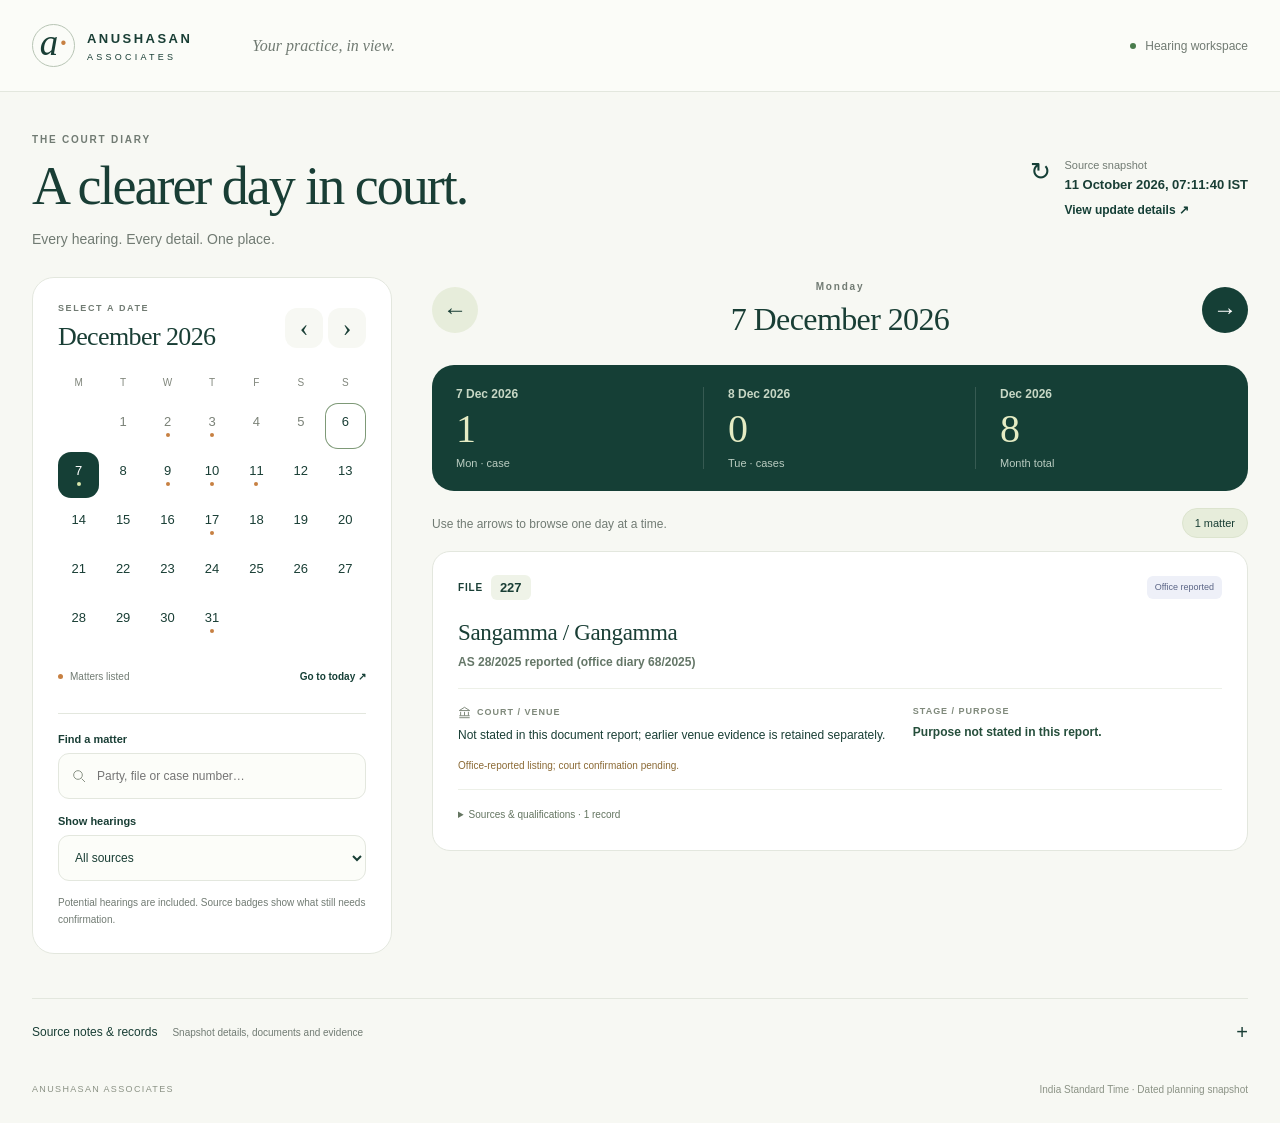
==== index.html @ 03024f25 "Add day navigation and dynamic dated case counters" ====
<!doctype html>
<html lang="en">
<head>
<meta charset="utf-8"><meta name="viewport" content="width=device-width,initial-scale=1"><meta name="theme-color" content="#153f36">
<meta http-equiv="Content-Security-Policy" content="default-src 'self'; script-src 'self'; style-src 'self'; img-src 'self' data:; connect-src 'none'; base-uri 'none'; form-action 'none'">
<title>Hearing calendar · Anushasan Associates</title><link rel="stylesheet" href="styles.css"><script src="data.js" defer></script><script src="calendar-core.js" defer></script><script src="app.js" defer></script>
</head>
<body>
<a class="skip" href="#schedule">Skip to hearings</a>
<header class="brandbar"><div class="brand"><span class="monogram" aria-hidden="true">a<span>·</span></span><div><strong>ANUSHASAN</strong><span>ASSOCIATES</span></div></div><span class="brand-caption">Your practice, in view.</span><span class="workspace-label"><i></i> Hearing workspace</span></header>
<main>
<section class="intro"><div><p class="eyebrow">THE COURT DIARY</p><h1>A clearer day<br class="mobile-break"> in court.</h1><p class="subtitle">Every hearing. Every detail. One place.</p></div><div class="snapshot"><span class="snapshot-icon" aria-hidden="true">↻</span><div><span>Source snapshot</span><strong id="snapshotDate"></strong><button class="text-button" id="viewCoverage">View update details ↗</button></div></div></section>
<div class="workspace">
<aside class="calendar-panel" aria-label="Calendar and filters"><div class="calendar-heading"><div><p class="eyebrow">SELECT A DATE</p><h2 id="monthTitle"></h2></div><div class="month-controls"><button id="prev" aria-label="Previous month">‹</button><button id="next" aria-label="Next month">›</button></div></div><div class="weekdays" aria-hidden="true"><span>M</span><span>T</span><span>W</span><span>T</span><span>F</span><span>S</span><span>S</span></div><div id="calendar" class="calendar-grid" aria-label="Hearing dates"></div><div class="calendar-foot"><span><i></i> Matters listed</span><button id="today" class="text-button">Go to today ↗</button></div><div class="filter-area"><label class="search-label" for="search">Find a matter</label><div class="search-wrap"><svg viewBox="0 0 24 24" aria-hidden="true"><circle cx="10.5" cy="10.5" r="6.5"/><path d="m16 16 5 5"/></svg><input id="search" type="search" placeholder="Party, file or case number…" autocomplete="off"></div><label class="search-label" for="evidenceFilter">Show hearings</label><select id="evidenceFilter"><option value="all">All sources</option><option value="official">Official · matched only</option><option value="candidate">Official · candidates</option><option value="office">Office / document reports</option><option value="mirror">Mirror records</option><option value="order">Order-derived</option><option value="named">Named · file link open</option></select><p class="filter-note">Potential hearings are included. Source badges show what still needs confirmation.</p></div></aside>
<section id="schedule" class="schedule" aria-labelledby="selectedDate" tabindex="-1">
<div class="schedule-heading"><button id="previousDay" class="day-arrow" aria-label="Previous date" title="Previous date">←</button><div class="selected-heading" aria-live="polite" aria-atomic="true"><p class="eyebrow" id="selectedWeekday"></p><h2 id="selectedDate"></h2></div><button id="nextDay" class="day-arrow next-day" aria-label="Next date" title="Next date">→</button></div>
<section class="overview date-overview" aria-label="Cases by date" aria-live="polite" aria-atomic="true"><button class="stat" id="selectedStat"><span id="selectedStatDate"></span><strong id="selectedCount">—</strong><small id="selectedCaption"></small></button><button class="stat" id="followingStat"><span id="followingStatDate"></span><strong id="followingCount">—</strong><small id="followingCaption"></small></button><div class="stat"><span id="monthStatDate"></span><strong id="monthCount">—</strong><small>Month total</small></div></section>
<button id="backCalendar" class="text-button back-calendar">↑ Back to calendar</button><div class="schedule-subline"><p id="scheduleHint"></p><span id="resultCount" class="count-pill"></span><button id="clearSearch" class="text-button" hidden>Clear search</button></div><div id="cards" aria-live="polite"></div></section>
</div>
<details id="sourceDetails" class="source-details"><summary><span>Source notes &amp; records</span><span class="summary-caption">Snapshot details, documents and evidence</span><span aria-hidden="true">+</span></summary><div class="source-body"><p id="coverage"></p><p>Counts group records of the same proceeding on the same date. Separate reported times remain separate. Conflicting accounts stay available within each card. A date with no entries does not establish that there are no hearings.</p><div class="source-actions"><a id="masterLink" target="_blank" rel="noopener">Open case-stage report ↗</a><button id="audit">Download evidence audit ↓</button></div><details><summary id="unresolvedTitle">Dates needing confirmation</summary><div id="unresolved"></div></details></div></details>
<footer><span>ANUSHASAN ASSOCIATES</span><p>India Standard Time · Dated planning snapshot</p></footer>
</main><noscript>This calendar requires JavaScript to display the hearing records.</noscript>
</body></html>
---- styles.css ----
@charset "UTF-8";
.schedule-heading .selected-heading{flex:1;min-width:0;text-align:center}.day-arrow{display:grid;place-items:center;flex:none;width:46px;height:46px;border-radius:50%;background:#e7eddb;font-size:24px;line-height:1}.day-arrow:hover{background:#d8e4c9}.day-arrow.next-day{background:#153f36;color:#fff}.day-arrow.next-day:hover{background:#245a4c}.overview.date-overview{grid-template-columns:repeat(3,minmax(0,1fr));margin:22px 0 14px;padding:22px 0}.date-overview .stat{padding:0 24px}.date-overview .stat:last-child{border:0}.date-overview .stat>span{font-size:12px;font-weight:600}.date-overview .stat small{font-size:11px}.schedule-subline .count-pill{margin-left:auto;margin-bottom:10px}.schedule-subline .text-button{flex:none}
@media(max-width:700px){.schedule-heading .selected-heading h2{font-size:23px}.schedule-heading .day-arrow{width:44px;height:44px;font-size:23px}.overview.date-overview{margin:18px 0 9px;padding:19px 0}.date-overview .stat{padding:0 12px}.date-overview .stat>span{font-size:11px;white-space:nowrap}.date-overview .stat small{font-size:10px}}
@media(max-width:360px){.schedule-heading .selected-heading h2{font-size:20px}.date-overview .stat{padding:0 9px}.date-overview .stat>span{font-size:10px}.date-overview .stat small{font-size:9px}}
.back-calendar{display:none}@media(max-width:700px){.back-calendar{display:block;margin:8px 0;min-height:38px}}
:root{--ink:#193e35;--muted:#717b73;--paper:#f7f8f3;--line:#e3e7de;--green:#153f36;--lime:#d9e7ac;--orange:#c78042;--white:#fff;--radius:22px;color-scheme:light;font-family:Inter,ui-sans-serif,-apple-system,BlinkMacSystemFont,"Segoe UI",sans-serif;font-size:15px}*{box-sizing:border-box}body{margin:0;background:var(--paper);color:var(--ink)}button,input,select{font:inherit}button,a,input,select,summary{-webkit-tap-highlight-color:transparent}button{cursor:pointer;color:inherit;border:0}button:focus-visible,a:focus-visible,input:focus-visible,select:focus-visible,summary:focus-visible{outline:3px solid #bc742d;outline-offset:4px}a{color:var(--green)}.skip{position:absolute;top:-100px}.skip:focus{top:10px;background:white;padding:15px;z-index:10}.brandbar{height:92px;display:flex;align-items:center;gap:60px;border-bottom:1px solid var(--line);padding:0 max(32px,calc((100vw - 1280px)/2));background:#fbfcf8}.brand{display:flex;align-items:center;gap:12px}.monogram{display:block;border:1px solid #b8c5b5;border-radius:50%;height:43px;width:43px;font:italic 37px/35px Georgia;text-align:center}.monogram span{color:var(--orange)}.brand strong{font-size:13px;letter-spacing:.19em}.brand>div>span{display:block;font-size:9px;letter-spacing:.36em;margin-top:6px}.brand-caption{font:italic 16px Georgia;color:var(--muted)}.workspace-label{margin-left:auto;font-size:12px;color:var(--muted);display:flex;gap:9px;align-items:center}.workspace-label i{width:6px;height:6px;background:#497c4c;border-radius:50%}main{max-width:1344px;margin:auto;padding:42px 32px 0}.intro{display:flex;justify-content:space-between;align-items:center;margin-bottom:30px}.eyebrow{font-size:10px;font-weight:700;letter-spacing:.18em;margin:0 0 12px;color:var(--muted)}h1{font:normal 54px/1.1 Georgia,"Times New Roman",serif;letter-spacing:-2px;margin:0}.subtitle{font-size:14px;color:var(--muted);margin:15px 0 0}.mobile-break{display:none}.snapshot{display:flex;gap:13px;align-items:flex-start;font-size:11px;color:var(--muted)}.snapshot-icon{font-size:25px;color:var(--green);line-height:1}.snapshot strong{display:block;font-size:13px;font-weight:600;color:var(--ink);margin:6px 0}.text-button{padding:5px 0;background:none;font-size:12px;font-weight:600;color:var(--green)}.overview{display:grid;grid-template-columns:repeat(3,1fr) 1.5fr;background:var(--green);color:white;border-radius:var(--radius);padding:24px 10px;margin-bottom:34px;overflow:hidden}.stat{display:grid;justify-items:start;text-align:left;gap:6px;padding:0 28px;background:none;color:white;border-right:1px solid #ffffff24}.stat>span{color:#c7d7c5;font-size:12px}.stat strong{font:normal 40px/1.1 Georgia;color:#e5ecc4}.stat small{font-size:11px;color:#baccc1}.stat:is(button):hover{background:#ffffff08}.overview-note{display:flex;gap:18px;padding-left:34px;align-items:center}.overview-note p{font:normal 17px/1.6 Georgia;color:#c8d5c7;margin:0}.overview-note strong{font-weight:normal;color:#eff3dd}.mini-calendar{font-size:43px;color:#b9cc9a}.workspace{display:grid;grid-template-columns:360px minmax(0,1fr);gap:40px;align-items:start}.calendar-panel{background:white;border:1px solid var(--line);border-radius:var(--radius);padding:25px;position:sticky;top:20px}.calendar-heading{display:flex;justify-content:space-between;align-items:center;margin-bottom:24px}.calendar-heading .eyebrow{font-size:9px;margin-bottom:8px}h2{font:normal 26px/1.2 Georgia;margin:0;letter-spacing:-.6px}.month-controls{display:flex;gap:5px}.month-controls button{width:38px;height:40px;background:var(--paper);border-radius:12px;font:26px Georgia}.month-controls button:hover{background:#e7eedc}.weekdays,.calendar-grid{display:grid;grid-template-columns:repeat(7,minmax(0,1fr));gap:3px}.weekdays span{text-align:center;font-size:10px;color:#81877d;padding-bottom:15px}.day{background:none;border-radius:13px;min-height:46px;position:relative;display:flex;flex-direction:column;gap:4px;justify-content:center;align-items:center;padding:6px 0;font-size:13px}.day:hover{background:#f0f4e9}.day.selected{background:var(--green);color:white}.day.is-today:not(.selected){box-shadow:inset 0 0 0 1px #7e9977}.day.past{color:#7b8278}.day.past.selected{color:white}.day .date-dot{width:4px;height:4px;border-radius:50%;background:var(--orange)}.day.selected .date-dot{background:var(--lime)}.day:not(.has-events):after{content:"";height:4px}.calendar-foot{display:flex;justify-content:space-between;align-items:center;padding:16px 0 20px;border-bottom:1px solid var(--line)}.calendar-foot>span{font-size:10px;color:var(--muted);display:flex;align-items:center;gap:7px}.calendar-foot i{width:5px;height:5px;border-radius:50%;background:var(--orange)}.calendar-foot button{font-size:10px;min-height:32px}.filter-area{padding-top:19px}.search-label{display:block;font-size:11px;font-weight:600;margin-bottom:8px}.search-wrap{position:relative;margin-bottom:16px}.search-wrap svg{height:16px;width:16px;fill:none;stroke:#8a9386;stroke-width:1.5;position:absolute;left:13px;top:15px}input,select{width:100%;height:46px;border:1px solid var(--line);border-radius:11px;background:#fcfdf9;color:var(--ink);font-size:12px}input{padding:0 14px 0 38px}select{padding:0 12px}.filter-note{font-size:10px;line-height:1.7;color:var(--muted);margin:13px 0 0}.schedule{min-width:0;scroll-margin-top:20px}.schedule-heading{display:flex;justify-content:space-between;gap:10px;align-items:center;padding:4px 0}.schedule-heading h2{font-size:32px}.schedule-heading .eyebrow{margin-bottom:8px}.count-pill{font-size:11px;background:#e7eddb;border:1px solid #dce4ce;padding:8px 12px;border-radius:30px;white-space:nowrap}.schedule-subline{display:flex;justify-content:space-between;gap:10px;align-items:center;min-height:46px}.schedule-subline p{font-size:12px;color:var(--muted);line-height:1.5;margin:9px 0 17px}.case-card{background:white;border:1px solid var(--line);border-radius:18px;margin-bottom:15px;padding:23px 25px;overflow:hidden}.card-top{display:flex;justify-content:space-between;gap:12px;align-items:center;margin-bottom:17px}.file-number{font-size:10px;letter-spacing:.08em;font-weight:600;display:flex;align-items:center;gap:8px}.file-number strong{font-size:13px;letter-spacing:0;background:#eff3e8;padding:5px 9px;border-radius:6px}.badge{font-size:9px;line-height:1.4;padding:5px 8px;border-radius:6px;background:#edf3e8;color:#42634d}.badge.candidate,.badge.order,.badge.named{background:#fff3df;color:#896321}.badge.office,.badge.mirror{background:#eef0f8;color:#5b6586}.case-card h3{font:normal 23px/1.35 Georgia;letter-spacing:-.35px;margin:0 0 7px;overflow-wrap:anywhere}.case-number{font-size:12px;font-weight:600;color:#657768;margin:0 0 19px;overflow-wrap:anywhere}.case-fields{display:grid;grid-template-columns:1.4fr 1fr;gap:22px;margin:0;padding-top:17px;border-top:1px solid #edf0e8}.case-fields dt{font-size:9px;font-weight:600;color:#7f897b;letter-spacing:.11em;text-transform:uppercase;margin-bottom:7px;display:flex;align-items:center;gap:6px}.case-fields dt svg{width:13px;height:13px;fill:none;stroke:currentColor;stroke-width:1.5}.case-fields dd{font-size:12px;line-height:1.65;margin:0;overflow-wrap:anywhere}.case-fields .stage{color:#254e3b;font-weight:600}.qualified{font-size:10px;color:#8b6a35;line-height:1.6;margin:12px 0 0}.evidence{margin-top:15px;border-top:1px solid #edf0e8;padding-top:12px}.evidence>summary{font-size:10px;color:#647561;cursor:pointer;min-height:25px;line-height:25px}.evidence-record{font-size:11px;line-height:1.7;border-top:1px solid var(--line);margin-top:10px;padding-top:12px;overflow-wrap:anywhere}.evidence-record h4{font-size:11px;margin:0 0 6px}.evidence-record p{margin:6px 0}.evidence-record.caution{color:#866533}.empty-state{background:#edf1e6;border:1px dashed #cfdac0;border-radius:18px;text-align:center;padding:48px 26px}.empty-symbol{font:45px Georgia;color:#8ca07c}.empty-state h3{font:24px Georgia;margin:15px 0 10px}.empty-state p{font-size:12px;line-height:1.8;color:var(--muted);max-width:340px;margin:0 auto 20px}.primary-button{padding:13px 20px;border-radius:10px;background:var(--green);color:white;font-size:12px}.search-date{margin:28px 0 12px;font-size:13px}.search-date button{background:none;padding:6px 0;color:var(--green);font-weight:600}.source-details{border-top:1px solid var(--line);margin-top:44px;padding:22px 0}.source-details>summary{display:flex;align-items:center;gap:15px;cursor:pointer;font-size:12px;list-style:none}.source-details>summary>span:last-child{margin-left:auto;font-size:20px}.summary-caption{font-size:10px;color:var(--muted)}.source-body{padding:16px 0;font-size:12px;line-height:1.8;color:var(--muted);max-width:850px}.source-actions{display:flex;gap:15px;align-items:center;flex-wrap:wrap;margin:18px 0}.source-actions a,.source-actions button{background:white;border:1px solid var(--line);padding:11px 15px;border-radius:8px;text-decoration:none;color:var(--green);font-size:11px}.source-body summary{cursor:pointer}.unresolved-row{border-top:1px solid var(--line);padding:12px 0}.unresolved-row strong{color:var(--ink)}footer{padding:18px 0 28px;display:flex;justify-content:space-between;align-items:center;color:#8b9285;font-size:10px}footer span{letter-spacing:.15em;font-size:9px}footer p{margin:0}[hidden]{display:none!important}
@media(min-width:1500px){main{padding-top:50px}.intro{margin-bottom:38px}.overview{margin-bottom:42px}}
@media(max-width:1000px){.workspace{grid-template-columns:310px minmax(0,1fr);gap:24px}.calendar-panel{padding:20px}.case-card{padding:20px}.overview-note{padding-left:22px}.overview-note p{font-size:15px}.case-fields{grid-template-columns:1fr;gap:15px}.brand-caption{display:none}h1{font-size:47px}}
@media(max-width:700px){.brandbar{height:74px;padding:0 21px}.monogram{height:36px;width:36px;font-size:31px;line-height:30px}.brand strong{font-size:11px}.brand>div>span{font-size:8px;margin-top:4px}.workspace-label{font-size:0;gap:0}.workspace-label i{height:7px;width:7px}main{padding:29px 19px 0}.intro{display:block;margin-bottom:23px}.intro .eyebrow{font-size:9px;margin-bottom:11px}h1{font-size:43px;letter-spacing:-1.6px;line-height:1.08}.mobile-break{display:block}.subtitle{font-size:12px;margin-top:12px}.snapshot{margin-top:19px;gap:8px;font-size:10px;align-items:center}.snapshot-icon{font-size:19px}.snapshot>div{display:flex;align-items:center;flex-wrap:wrap;gap:5px}.snapshot strong{font-size:10px;margin:0;font-weight:600}.snapshot .text-button{font-size:10px;margin-left:5px}.snapshot>div>span{display:none}.overview{grid-template-columns:repeat(3,1fr);border-radius:17px;padding:19px 0;margin-bottom:25px}.stat{padding:0 18px;gap:5px}.stat:nth-child(3){border:0}.stat>span{font-size:10px}.stat strong{font-size:33px}.stat small{font-size:9px;line-height:1.5}.overview-note{display:none}.workspace{display:flex;flex-direction:column;gap:29px}.calendar-panel{position:static;width:100%;padding:20px;border-radius:19px}.calendar-heading{margin-bottom:19px}.calendar-heading h2{font-size:25px}.month-controls button{width:42px;height:42px}.day{min-height:45px;font-size:13px}.weekdays span{padding-bottom:9px}.calendar-foot{padding:12px 0}.filter-area{padding-top:15px;display:grid;grid-template-columns:1fr 1fr;gap:8px 12px}.filter-area>.search-label{position:absolute;width:1px;height:1px;overflow:hidden;clip-path:inset(50%)}.search-wrap{grid-column:1/-1;margin:0}.filter-area select{grid-column:1/-1;height:43px;font-size:12px}.filter-note{grid-column:1/-1;font-size:10px;margin:0;line-height:1.6}input{font-size:16px;height:46px}input::placeholder{font-size:12px}.schedule{width:100%;scroll-margin-top:15px}.schedule-heading h2{font-size:29px}.schedule-heading .eyebrow{font-size:9px}.count-pill{font-size:10px;padding:7px 10px}.schedule-subline p{font-size:11px;margin-top:6px}.case-card{padding:20px;border-radius:17px;margin-bottom:13px}.card-top{margin-bottom:14px}.case-card h3{font-size:22px}.case-number{font-size:11px;margin-bottom:17px}.case-fields{grid-template-columns:1fr;gap:15px;padding-top:16px}.case-fields dd{font-size:12px}.evidence>summary{min-height:34px;line-height:34px}.source-details{margin-top:25px;padding:20px 0}.summary-caption{display:none}footer{display:block;line-height:1.7;padding-bottom:24px}footer p{margin-top:6px}.empty-state{padding:35px 22px}}
@media(prefers-reduced-motion:no-preference){.case-card{animation:arrive .2s ease-out}@keyframes arrive{from{opacity:.5;transform:translateY(5px)}to{opacity:1;transform:none}}}
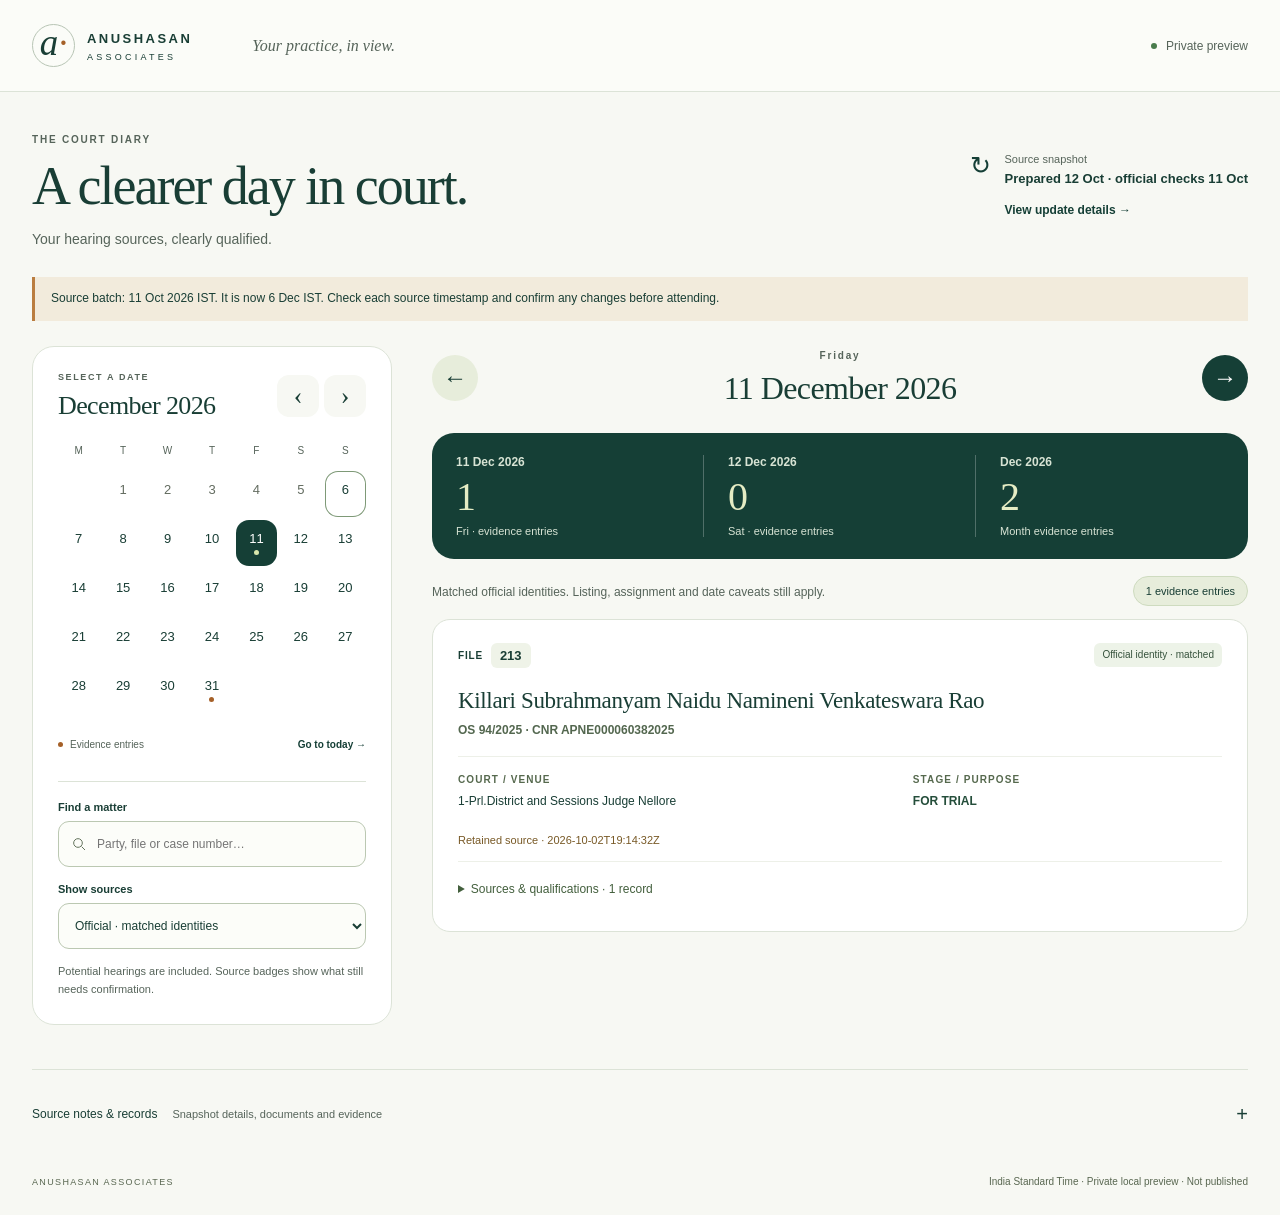
==== commit aba2a72d: "Replace contents with Rohit-Anushasan-Dashboard_2026-10-12_0128IST.zip Co-Authored-By: Claude Opus 5" ====
--- a/index.html
+++ b/index.html
@@ -7,17 +7,17 @@
 </head>
 <body>
 <a class="skip" href="#schedule">Skip to hearings</a>
-<header class="brandbar"><div class="brand"><span class="monogram" aria-hidden="true">a<span>·</span></span><div><strong>ANUSHASAN</strong><span>ASSOCIATES</span></div></div><span class="brand-caption">Your practice, in view.</span><span class="workspace-label"><i></i> Hearing workspace</span></header>
+<header class="brandbar"><div class="brand"><span class="monogram" aria-hidden="true">a<span>·</span></span><div><strong>ANUSHASAN</strong><span>ASSOCIATES</span></div></div><span class="brand-caption">Your practice, in view.</span><span class="workspace-label"><i></i> Private preview</span></header>
 <main>
-<section class="intro"><div><p class="eyebrow">THE COURT DIARY</p><h1>A clearer day<br class="mobile-break"> in court.</h1><p class="subtitle">Every hearing. Every detail. One place.</p></div><div class="snapshot"><span class="snapshot-icon" aria-hidden="true">↻</span><div><span>Source snapshot</span><strong id="snapshotDate"></strong><button class="text-button" id="viewCoverage">View update details ↗</button></div></div></section>
-<div class="workspace">
-<aside class="calendar-panel" aria-label="Calendar and filters"><div class="calendar-heading"><div><p class="eyebrow">SELECT A DATE</p><h2 id="monthTitle"></h2></div><div class="month-controls"><button id="prev" aria-label="Previous month">‹</button><button id="next" aria-label="Next month">›</button></div></div><div class="weekdays" aria-hidden="true"><span>M</span><span>T</span><span>W</span><span>T</span><span>F</span><span>S</span><span>S</span></div><div id="calendar" class="calendar-grid" aria-label="Hearing dates"></div><div class="calendar-foot"><span><i></i> Matters listed</span><button id="today" class="text-button">Go to today ↗</button></div><div class="filter-area"><label class="search-label" for="search">Find a matter</label><div class="search-wrap"><svg viewBox="0 0 24 24" aria-hidden="true"><circle cx="10.5" cy="10.5" r="6.5"/><path d="m16 16 5 5"/></svg><input id="search" type="search" placeholder="Party, file or case number…" autocomplete="off"></div><label class="search-label" for="evidenceFilter">Show hearings</label><select id="evidenceFilter"><option value="all">All sources</option><option value="official">Official · matched only</option><option value="candidate">Official · candidates</option><option value="office">Office / document reports</option><option value="mirror">Mirror records</option><option value="order">Order-derived</option><option value="named">Named · file link open</option></select><p class="filter-note">Potential hearings are included. Source badges show what still needs confirmation.</p></div></aside>
+<section class="intro"><div><p class="eyebrow">THE COURT DIARY</p><h1>A clearer day<br class="mobile-break"> in court.</h1><p class="subtitle">Your hearing sources, clearly qualified.</p></div><div class="snapshot"><span class="snapshot-icon" aria-hidden="true">↻</span><div><span>Source snapshot</span><strong id="snapshotDate"></strong><button class="text-button" id="viewCoverage">View update details →</button></div></div></section>
+<p id="staleNotice" class="stale-notice" role="status"></p><div class="workspace">
+<aside class="calendar-panel" aria-label="Calendar and filters"><div class="calendar-heading"><div><p class="eyebrow">SELECT A DATE</p><h2 id="monthTitle"></h2></div><div class="month-controls"><button id="prev" aria-label="Previous month">‹</button><button id="next" aria-label="Next month">›</button></div></div><div class="weekdays" aria-hidden="true"><span>M</span><span>T</span><span>W</span><span>T</span><span>F</span><span>S</span><span>S</span></div><div id="calendar" class="calendar-grid" aria-label="Hearing dates"></div><div class="calendar-foot"><span><i></i> Evidence entries</span><button id="today" class="text-button">Go to today →</button></div><div class="filter-area"><label class="search-label" for="search">Find a matter</label><div class="search-wrap"><svg viewBox="0 0 24 24" aria-hidden="true"><circle cx="10.5" cy="10.5" r="6.5"/><path d="m16 16 5 5"/></svg><input id="search" type="search" placeholder="Party, file or case number…" autocomplete="off"></div><label class="search-label" for="evidenceFilter">Show sources</label><select id="evidenceFilter"><option value="matched">Official · matched identities</option><option value="all">All potential sources</option><option value="official">All official sources</option><option value="candidate">Official · candidates</option><option value="office">Office / document reports</option><option value="mirror">Mirror records</option><option value="order">Order-derived</option><option value="named">Named · file link open</option><option value="history">Evidence history · not current</option></select><p class="filter-note">Potential hearings are included. Source badges show what still needs confirmation.</p></div></aside>
 <section id="schedule" class="schedule" aria-labelledby="selectedDate" tabindex="-1">
 <div class="schedule-heading"><button id="previousDay" class="day-arrow" aria-label="Previous date" title="Previous date">←</button><div class="selected-heading" aria-live="polite" aria-atomic="true"><p class="eyebrow" id="selectedWeekday"></p><h2 id="selectedDate"></h2></div><button id="nextDay" class="day-arrow next-day" aria-label="Next date" title="Next date">→</button></div>
-<section class="overview date-overview" aria-label="Cases by date" aria-live="polite" aria-atomic="true"><button class="stat" id="selectedStat"><span id="selectedStatDate"></span><strong id="selectedCount">—</strong><small id="selectedCaption"></small></button><button class="stat" id="followingStat"><span id="followingStatDate"></span><strong id="followingCount">—</strong><small id="followingCaption"></small></button><div class="stat"><span id="monthStatDate"></span><strong id="monthCount">—</strong><small>Month total</small></div></section>
-<button id="backCalendar" class="text-button back-calendar">↑ Back to calendar</button><div class="schedule-subline"><p id="scheduleHint"></p><span id="resultCount" class="count-pill"></span><button id="clearSearch" class="text-button" hidden>Clear search</button></div><div id="cards" aria-live="polite"></div></section>
+<section class="overview date-overview" aria-label="Evidence entries by date" aria-live="polite" aria-atomic="true"><button class="stat" id="selectedStat"><span id="selectedStatDate"></span><strong id="selectedCount">—</strong><small id="selectedCaption"></small></button><button class="stat" id="followingStat"><span id="followingStatDate"></span><strong id="followingCount">—</strong><small id="followingCaption"></small></button><div class="stat"><span id="monthStatDate"></span><strong id="monthCount">—</strong><small>Month evidence entries</small></div></section>
+<button id="backCalendar" class="text-button back-calendar">↑ Back to calendar</button><div class="schedule-subline"><p id="scheduleHint"></p><span id="resultCount" class="count-pill"></span><button id="clearSearch" class="text-button" hidden>Clear search</button></div><div id="cards" aria-live="polite"></div><section id="leadSection" class="lead-section" aria-labelledby="leadTitle"><h3 id="leadTitle">Unassigned source leads</h3><p class="filter-note">Separate leads. They are excluded from the calendar counts and need identity and handling confirmation.</p><div id="leadCards"></div></section></section>
 </div>
-<details id="sourceDetails" class="source-details"><summary><span>Source notes &amp; records</span><span class="summary-caption">Snapshot details, documents and evidence</span><span aria-hidden="true">+</span></summary><div class="source-body"><p id="coverage"></p><p>Counts group records of the same proceeding on the same date. Separate reported times remain separate. Conflicting accounts stay available within each card. A date with no entries does not establish that there are no hearings.</p><div class="source-actions"><a id="masterLink" target="_blank" rel="noopener">Open case-stage report ↗</a><button id="audit">Download evidence audit ↓</button></div><details><summary id="unresolvedTitle">Dates needing confirmation</summary><div id="unresolved"></div></details></div></details>
-<footer><span>ANUSHASAN ASSOCIATES</span><p>India Standard Time · Dated planning snapshot</p></footer>
+<details id="sourceDetails" class="source-details"><summary><span>Source notes &amp; records</span><span class="summary-caption">Snapshot details, documents and evidence</span><span aria-hidden="true">+</span></summary><div class="source-body"><p id="coverage"></p><p>Counts use explicit canonical source rows. Potential rows can include separate office references, combined case references and order obligations; they are not unique hearing counts. Conflicting accounts remain visible. A date with no entries does not establish that there are no hearings.</p><div class="source-actions"><a id="masterLink" target="_blank" rel="noopener">Open case-stage report →</a><button id="audit">Download private evidence map ↓</button></div><details><summary id="unresolvedTitle">Dates needing confirmation</summary><div id="unresolved"></div></details></div></details>
+<footer><span>ANUSHASAN ASSOCIATES</span><p>India Standard Time · Private local preview · Not published</p></footer>
 </main><noscript>This calendar requires JavaScript to display the hearing records.</noscript>
 </body></html>
--- a/styles.css
+++ b/styles.css
@@ -8,3 +8,11 @@
 @media(max-width:1000px){.workspace{grid-template-columns:310px minmax(0,1fr);gap:24px}.calendar-panel{padding:20px}.case-card{padding:20px}.overview-note{padding-left:22px}.overview-note p{font-size:15px}.case-fields{grid-template-columns:1fr;gap:15px}.brand-caption{display:none}h1{font-size:47px}}
 @media(max-width:700px){.brandbar{height:74px;padding:0 21px}.monogram{height:36px;width:36px;font-size:31px;line-height:30px}.brand strong{font-size:11px}.brand>div>span{font-size:8px;margin-top:4px}.workspace-label{font-size:0;gap:0}.workspace-label i{height:7px;width:7px}main{padding:29px 19px 0}.intro{display:block;margin-bottom:23px}.intro .eyebrow{font-size:9px;margin-bottom:11px}h1{font-size:43px;letter-spacing:-1.6px;line-height:1.08}.mobile-break{display:block}.subtitle{font-size:12px;margin-top:12px}.snapshot{margin-top:19px;gap:8px;font-size:10px;align-items:center}.snapshot-icon{font-size:19px}.snapshot>div{display:flex;align-items:center;flex-wrap:wrap;gap:5px}.snapshot strong{font-size:10px;margin:0;font-weight:600}.snapshot .text-button{font-size:10px;margin-left:5px}.snapshot>div>span{display:none}.overview{grid-template-columns:repeat(3,1fr);border-radius:17px;padding:19px 0;margin-bottom:25px}.stat{padding:0 18px;gap:5px}.stat:nth-child(3){border:0}.stat>span{font-size:10px}.stat strong{font-size:33px}.stat small{font-size:9px;line-height:1.5}.overview-note{display:none}.workspace{display:flex;flex-direction:column;gap:29px}.calendar-panel{position:static;width:100%;padding:20px;border-radius:19px}.calendar-heading{margin-bottom:19px}.calendar-heading h2{font-size:25px}.month-controls button{width:42px;height:42px}.day{min-height:45px;font-size:13px}.weekdays span{padding-bottom:9px}.calendar-foot{padding:12px 0}.filter-area{padding-top:15px;display:grid;grid-template-columns:1fr 1fr;gap:8px 12px}.filter-area>.search-label{position:absolute;width:1px;height:1px;overflow:hidden;clip-path:inset(50%)}.search-wrap{grid-column:1/-1;margin:0}.filter-area select{grid-column:1/-1;height:43px;font-size:12px}.filter-note{grid-column:1/-1;font-size:10px;margin:0;line-height:1.6}input{font-size:16px;height:46px}input::placeholder{font-size:12px}.schedule{width:100%;scroll-margin-top:15px}.schedule-heading h2{font-size:29px}.schedule-heading .eyebrow{font-size:9px}.count-pill{font-size:10px;padding:7px 10px}.schedule-subline p{font-size:11px;margin-top:6px}.case-card{padding:20px;border-radius:17px;margin-bottom:13px}.card-top{margin-bottom:14px}.case-card h3{font-size:22px}.case-number{font-size:11px;margin-bottom:17px}.case-fields{grid-template-columns:1fr;gap:15px;padding-top:16px}.case-fields dd{font-size:12px}.evidence>summary{min-height:34px;line-height:34px}.source-details{margin-top:25px;padding:20px 0}.summary-caption{display:none}footer{display:block;line-height:1.7;padding-bottom:24px}footer p{margin-top:6px}.empty-state{padding:35px 22px}}
 @media(prefers-reduced-motion:no-preference){.case-card{animation:arrive .2s ease-out}@keyframes arrive{from{opacity:.5;transform:translateY(5px)}to{opacity:1;transform:none}}}
+
+/* Bounded-source, focus, contrast and mobile additions. Original tracked design retained above. */
+@charset "UTF-8";
+:root{--ink:#193e35;--muted:#56645a;--paper:#f7f8f3;--line:#dce3d7;--green:#153f36;--lime:#d9e7ac;--orange:#a56028;--white:#fff;--radius:22px;color-scheme:light;font-family:Inter,ui-sans-serif,-apple-system,BlinkMacSystemFont,"Segoe UI",sans-serif;font-size:15px}*{box-sizing:border-box}body{margin:0;background:var(--paper);color:var(--ink)}button,input,select{font:inherit}button{cursor:pointer;color:inherit;border:0}button,a,input,select,summary{-webkit-tap-highlight-color:transparent}button:focus-visible,a:focus-visible,input:focus-visible,select:focus-visible,summary:focus-visible{outline:3px solid #a66323;outline-offset:4px}a{color:var(--green)}.skip{position:absolute;top:-100px}.skip:focus{top:10px;background:white;padding:15px;z-index:10}.brandbar{height:92px;display:flex;align-items:center;gap:60px;border-bottom:1px solid var(--line);padding:0 max(32px,calc((100vw - 1280px)/2));background:#fbfcf8}.brand{display:flex;align-items:center;gap:12px}.monogram{display:block;border:1px solid #b8c5b5;border-radius:50%;height:43px;width:43px;font:italic 37px/35px Georgia;text-align:center}.monogram span{color:var(--orange)}.brand strong{font-size:13px;letter-spacing:.19em}.brand>div>span{display:block;font-size:9px;letter-spacing:.36em;margin-top:6px}.brand-caption{font:italic 16px Georgia;color:var(--muted)}.workspace-label{margin-left:auto;font-size:12px;color:var(--muted);display:flex;gap:9px;align-items:center}.workspace-label i{width:6px;height:6px;background:#497c4c;border-radius:50%}main{max-width:1344px;margin:auto;padding:42px 32px 0}.intro{display:flex;justify-content:space-between;align-items:center;margin-bottom:30px;gap:25px}.eyebrow{font-size:10px;font-weight:700;letter-spacing:.18em;margin:0 0 12px;color:var(--muted)}h1{font:normal 54px/1.1 Georgia,"Times New Roman",serif;letter-spacing:-2px;margin:0}.subtitle{font-size:14px;color:var(--muted);margin:15px 0 0}.mobile-break{display:none}.snapshot{display:flex;gap:13px;align-items:flex-start;font-size:11px;color:var(--muted);max-width:310px}.snapshot-icon{font-size:25px;color:var(--green);line-height:1}.snapshot strong{display:block;font-size:13px;font-weight:600;color:var(--ink);margin:6px 0}.text-button{padding:8px 0;background:none;font-size:12px;font-weight:600;color:var(--green);min-height:36px}.stale-notice{font-size:12px;line-height:1.6;border-left:3px solid #ba7d40;background:#f2ebdc;padding:12px 16px;margin:0 0 25px}.workspace{display:grid;grid-template-columns:360px minmax(0,1fr);gap:40px;align-items:start}.calendar-panel{background:white;border:1px solid var(--line);border-radius:var(--radius);padding:25px;position:sticky;top:20px}.calendar-heading{display:flex;justify-content:space-between;align-items:center;margin-bottom:24px}.calendar-heading .eyebrow{font-size:9px;margin-bottom:8px}h2{font:normal 26px/1.2 Georgia;margin:0;letter-spacing:-.6px}.month-controls{display:flex;gap:5px}.month-controls button{width:42px;height:42px;background:var(--paper);border-radius:12px;font:26px Georgia}.month-controls button:hover{background:#e7eedc}.weekdays,.calendar-grid{display:grid;grid-template-columns:repeat(7,minmax(0,1fr));gap:3px}.weekdays span{text-align:center;font-size:10px;color:#56645a;padding-bottom:15px}.day{background:none;border-radius:13px;min-height:46px;position:relative;display:flex;flex-direction:column;gap:4px;justify-content:center;align-items:center;padding:6px 0;font-size:13px}.day:hover{background:#f0f4e9}.day.selected{background:var(--green);color:white}.day.is-today:not(.selected){box-shadow:inset 0 0 0 1px #7e9977}.day.past{color:#636c60}.day.past.selected{color:white}.day .date-dot{width:5px;height:5px;border-radius:50%;background:var(--orange)}.day.selected .date-dot{background:var(--lime)}.day:not(.has-events):after{content:"";height:5px}.calendar-foot{display:flex;justify-content:space-between;align-items:center;padding:16px 0 20px;border-bottom:1px solid var(--line)}.calendar-foot>span{font-size:10px;color:var(--muted);display:flex;align-items:center;gap:7px}.calendar-foot i{width:5px;height:5px;background:var(--orange);border-radius:50%}.calendar-foot button{font-size:10px}.filter-area{padding-top:19px}.search-label{display:block;font-size:11px;font-weight:600;margin-bottom:8px}.search-wrap{position:relative;margin-bottom:16px}.search-wrap svg{height:16px;width:16px;fill:none;stroke:#65755e;stroke-width:1.5;position:absolute;left:13px;top:15px}input,select{width:100%;height:46px;border:1px solid #bbc8b2;border-radius:11px;background:#fcfdf9;color:var(--ink);font-size:12px}input{padding:0 14px 0 38px}select{padding:0 12px}.filter-note{font-size:11px;line-height:1.7;color:var(--muted);margin:13px 0 0}.schedule{min-width:0;scroll-margin-top:20px}.schedule-heading{display:flex;justify-content:space-between;gap:10px;align-items:center;padding:4px 0}.schedule-heading .selected-heading{flex:1;min-width:0;text-align:center}.schedule-heading h2{font-size:32px}.schedule-heading .eyebrow{margin-bottom:8px}.day-arrow{display:grid;place-items:center;flex:none;width:46px;height:46px;border-radius:50%;background:#e7eddb;font-size:24px;line-height:1}.day-arrow:hover{background:#d8e4c9}.day-arrow.next-day{background:#153f36;color:#fff}.day-arrow.next-day:hover{background:#245a4c}.overview{display:grid;grid-template-columns:repeat(3,minmax(0,1fr));background:var(--green);color:white;border-radius:var(--radius);padding:22px 0;margin:22px 0 14px}.stat{display:grid;justify-items:start;text-align:left;gap:6px;padding:0 24px;background:none;color:white;border-right:1px solid #ffffff40}.stat:last-child{border:0}.stat>span{color:#d7e3d4;font-size:12px;font-weight:600}.stat strong{font:normal 40px/1.1 Georgia;color:#e5ecc4}.stat small{font-size:11px;color:#d7e3d4}.stat:is(button):hover{background:#ffffff0d}.back-calendar{display:none}.schedule-subline{display:flex;justify-content:space-between;gap:10px;align-items:center;min-height:46px}.schedule-subline p{font-size:12px;color:var(--muted);line-height:1.5;margin:9px 0 17px}.count-pill{font-size:11px;background:#e7eddb;border:1px solid #cedbbf;padding:8px 12px;border-radius:30px;white-space:nowrap;margin-left:auto}.schedule-subline .text-button{flex:none}.case-card{background:white;border:1px solid var(--line);border-radius:18px;margin-bottom:15px;padding:23px 25px;overflow:hidden}.card-top{display:flex;justify-content:space-between;gap:12px;align-items:center;margin-bottom:17px}.file-number{font-size:10px;letter-spacing:.08em;font-weight:600;display:flex;align-items:center;gap:8px}.file-number strong{font-size:13px;letter-spacing:0;background:#eff3e8;padding:5px 9px;border-radius:6px}.badge{font-size:10px;line-height:1.4;padding:5px 8px;border-radius:6px;background:#edf3e8;color:#36523c;text-align:right}.badge.candidate,.badge.order,.badge.named{background:#fff3df;color:#755113}.badge.office,.badge.mirror{background:#eef0f8;color:#485470}.case-card h3{font:normal 23px/1.35 Georgia;letter-spacing:-.35px;margin:0 0 7px;overflow-wrap:anywhere}.case-number{font-size:12px;font-weight:600;color:#53674f;margin:0 0 19px;overflow-wrap:anywhere}.case-fields{display:grid;grid-template-columns:1.4fr 1fr;gap:22px;margin:0;padding-top:17px;border-top:1px solid #edf0e8}.case-fields dt{font-size:10px;font-weight:600;color:#56694e;letter-spacing:.11em;text-transform:uppercase;margin-bottom:7px}.case-fields dd{font-size:12px;line-height:1.65;margin:0;overflow-wrap:anywhere}.stage{color:#254e3b;font-weight:600}.qualified{font-size:11px;color:#765820;line-height:1.6;margin:12px 0}.critical{font-size:12px;color:#754414;line-height:1.65;background:#fff3df;padding:12px 14px;border-left:3px solid #b87537;border-radius:5px;margin:14px 0}.source-status{font-size:11px;line-height:1.6;padding:9px 0 0;color:#50674e;overflow-wrap:anywhere}.source-status.retained{color:#785926}.evidence{margin-top:12px;border-top:1px solid #edf0e8;padding-top:8px}.evidence>summary{font-size:12px;color:#435f3d;cursor:pointer;min-height:38px;line-height:38px}.evidence-record{font-size:11px;line-height:1.7;border-top:1px solid var(--line);margin-top:10px;padding-top:12px;overflow-wrap:anywhere}.evidence-record h4{font-size:12px;margin:0 0 6px}.evidence-record p{margin:6px 0}.caution{color:#765820}.empty-state{background:#edf1e6;border:1px dashed #b9c9a5;border-radius:18px;text-align:center;padding:48px 26px}.empty-symbol{font:45px Georgia;color:#60784d}.empty-state h3{font:24px Georgia;margin:15px 0 10px}.empty-state p{font-size:12px;line-height:1.8;color:var(--muted);max-width:340px;margin:0 auto 20px}.primary-button{padding:13px 20px;border-radius:10px;background:var(--green);color:white;font-size:12px}.search-date{margin:28px 0 12px;font-size:13px}.search-date button{background:none;padding:10px 0;color:var(--green);font-weight:600}.source-details{border-top:1px solid var(--line);margin-top:44px;padding:22px 0}.source-details>summary{display:flex;align-items:center;gap:15px;cursor:pointer;font-size:12px;list-style:none;min-height:44px}.source-details>summary>span:last-child{margin-left:auto;font-size:20px}.summary-caption{font-size:11px;color:var(--muted)}.source-body{padding:16px 0;font-size:12px;line-height:1.8;color:var(--muted);max-width:850px}.source-actions{display:flex;gap:15px;align-items:center;flex-wrap:wrap;margin:18px 0}.source-actions a,.source-actions button{background:white;border:1px solid var(--line);padding:12px 15px;border-radius:8px;text-decoration:none;color:var(--green);font-size:12px}.source-body summary{cursor:pointer;min-height:40px;line-height:40px}.unresolved-row{border-top:1px solid var(--line);padding:12px 0;overflow-wrap:anywhere}.unresolved-row strong{color:var(--ink)}footer{padding:18px 0 28px;display:flex;justify-content:space-between;gap:15px;align-items:center;color:#596751;font-size:10px}footer span{letter-spacing:.15em;font-size:9px}footer p{margin:0}[hidden]{display:none!important}
+@media(max-width:1000px){.workspace{grid-template-columns:310px minmax(0,1fr);gap:24px}.calendar-panel{padding:20px}.case-card{padding:20px}.case-fields{grid-template-columns:1fr;gap:15px}.brand-caption{display:none}h1{font-size:47px}.stat{padding:0 17px}.schedule-heading h2{font-size:28px}}
+@media(max-width:700px){.brandbar{height:74px;padding:0 21px}.monogram{height:36px;width:36px;font-size:31px;line-height:30px}.brand strong{font-size:11px}.brand>div>span{font-size:8px;margin-top:4px}.workspace-label{font-size:10px;gap:6px}main{padding:29px 19px 0}.intro{display:block;margin-bottom:23px}.intro .eyebrow{font-size:9px;margin-bottom:11px}h1{font-size:43px;letter-spacing:-1.6px;line-height:1.08}.mobile-break{display:block}.subtitle{font-size:12px;margin-top:12px}.snapshot{margin-top:19px;gap:8px;font-size:10px;align-items:center;max-width:none}.snapshot-icon{font-size:19px}.snapshot>div{display:flex;align-items:center;flex-wrap:wrap;gap:5px}.snapshot strong{font-size:11px;margin:0;font-weight:600}.snapshot .text-button{font-size:11px;margin-left:5px}.snapshot>div>span{display:none}.stale-notice{font-size:11px}.workspace{display:flex;flex-direction:column;gap:29px}.calendar-panel{position:static;width:100%;padding:20px;border-radius:19px}.calendar-heading{margin-bottom:19px}.calendar-heading h2{font-size:25px}.day{min-height:45px;font-size:13px}.weekdays span{padding-bottom:9px}.calendar-foot{padding:12px 0}.filter-area{padding-top:15px}.filter-note{margin-top:10px}.schedule{width:100%}.schedule-heading h2{font-size:23px}.schedule-heading .day-arrow{width:44px;height:44px;font-size:23px}.overview{border-radius:17px;margin:18px 0 9px;padding:19px 0}.stat{padding:0 12px;gap:5px}.stat>span{font-size:11px}.stat strong{font-size:33px}.stat small{font-size:10px;line-height:1.5}.back-calendar{display:block;margin:8px 0;min-height:38px}.schedule-subline{flex-wrap:wrap;gap:4px 12px;margin-bottom:15px}.schedule-subline p{flex-basis:100%;margin:8px 0}.count-pill{margin:0}.case-card{padding:20px;border-radius:16px}.case-card h3{font-size:22px}.card-top{align-items:flex-start}.source-details{margin-top:30px}.summary-caption{display:none}footer{align-items:flex-start;line-height:1.5}}
+@media(max-width:360px){main{padding-left:14px;padding-right:14px}.calendar-panel{padding:15px}.schedule-heading h2{font-size:21px}.stat{padding:0 9px}.stat>span{font-size:10px}.card-top{gap:7px}.badge{font-size:9px}.file-number strong{font-size:12px}}
+@media(prefers-reduced-motion:reduce){*{scroll-behavior:auto!important}}
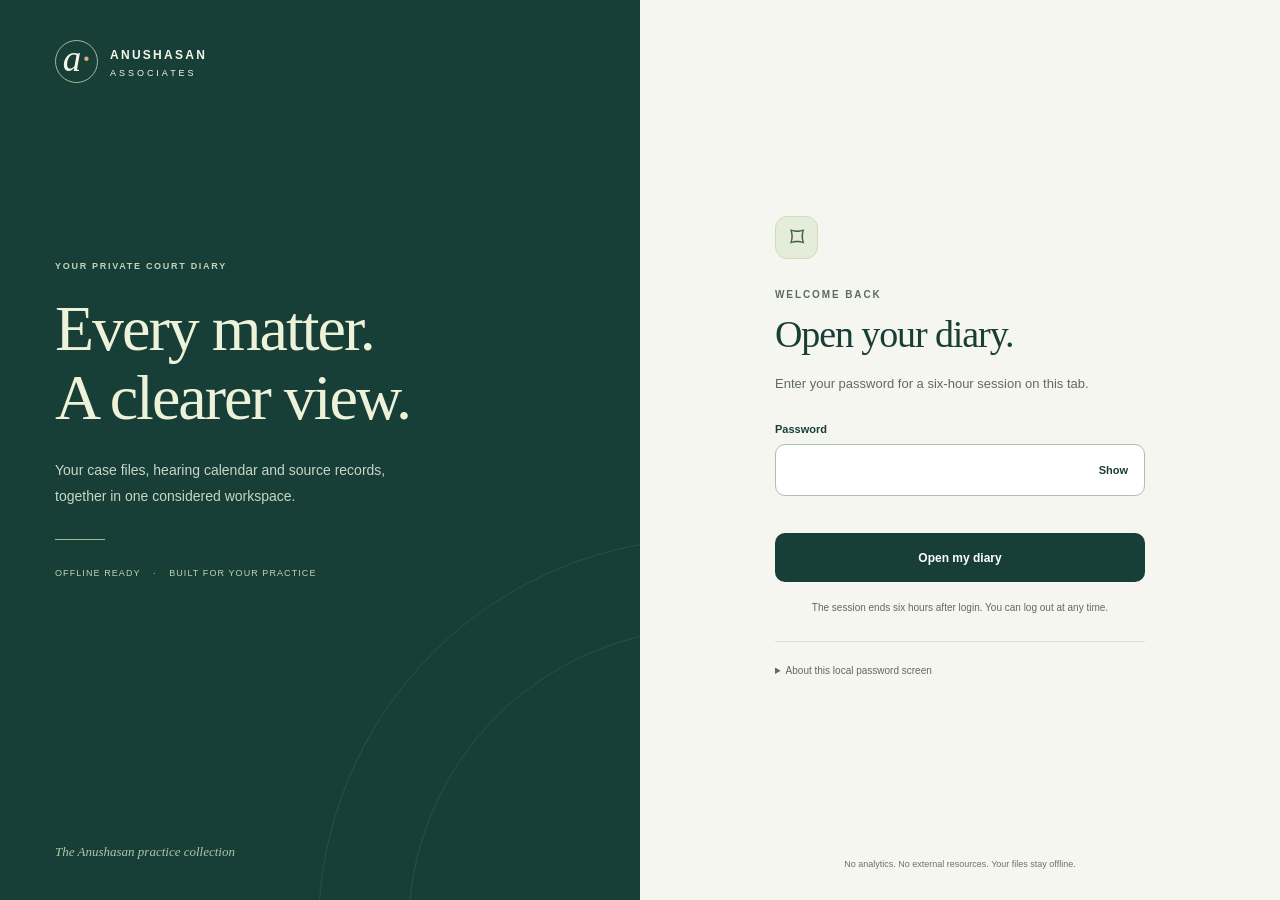
==== commit 19324412: "Replace contents with Anushasan_Private_Dashboard_2026-10-17_full_repository.zip Co-Authored-By: Cla" ====
--- a/index.html
+++ b/index.html
@@ -1,23 +1,33 @@
 <!doctype html>
 <html lang="en">
 <head>
-<meta charset="utf-8"><meta name="viewport" content="width=device-width,initial-scale=1"><meta name="theme-color" content="#153f36">
-<meta http-equiv="Content-Security-Policy" content="default-src 'self'; script-src 'self'; style-src 'self'; img-src 'self' data:; connect-src 'none'; base-uri 'none'; form-action 'none'">
-<title>Hearing calendar · Anushasan Associates</title><link rel="stylesheet" href="styles.css"><script src="data.js" defer></script><script src="calendar-core.js" defer></script><script src="app.js" defer></script>
+<meta charset="utf-8"><meta name="viewport" content="width=device-width,initial-scale=1"><meta name="theme-color" content="#173f37">
+<meta http-equiv="Content-Security-Policy" content="default-src 'none'; script-src 'self'; style-src 'self'; img-src 'self' data:; connect-src 'none'; font-src 'none'; base-uri 'none'; form-action 'none'; object-src 'none'">
+<title>Private court diary · Anushasan Associates</title>
+<link rel="stylesheet" href="styles.css"><link rel="stylesheet" href="court-colors.css">
+<script src="auth-config.js" defer></script><script src="data.js" defer></script><script src="case-search-data.js" defer></script><script src="courts.js" defer></script><script src="calendar-core.js" defer></script><script src="auth.js" defer></script><script src="app.js" defer></script>
 </head>
-<body>
+<body class="locked">
+<section id="loginScreen" class="login-screen" aria-labelledby="loginTitle">
+<div class="login-story"><div class="brand light-brand"><span class="monogram" aria-hidden="true">a<span>·</span></span><div><strong>ANUSHASAN</strong><span>ASSOCIATES</span></div></div><div class="login-copy"><p class="eyebrow">YOUR PRIVATE COURT DIARY</p><h1>Every matter.<br> A clearer view.</h1><p>Your case files, hearing calendar and source records, together in one considered workspace.</p><div class="login-rule"></div><span class="login-small">OFFLINE READY <span aria-hidden="true">·</span> BUILT FOR YOUR PRACTICE</span></div><span class="login-edition">The Anushasan practice collection</span></div>
+<div class="login-panel"><div class="login-form-wrap"><div class="lock-mark" aria-hidden="true">⌑</div><p class="eyebrow">WELCOME BACK</p><h2 id="loginTitle">Open your diary.</h2><p class="login-subtitle">Enter your password for a six-hour session on this tab.</p><form id="loginForm"><label for="password">Password</label><div class="password-wrap"><input id="password" type="password" autocomplete="current-password" required aria-describedby="loginError localLockNote"><button id="showPassword" type="button" aria-controls="password" aria-pressed="false">Show</button></div><p id="loginError" class="login-error" role="alert" aria-live="polite"></p><button id="loginButton" class="primary-button login-button" type="submit">Open my diary</button></form><p class="session-help">The session ends six hours after login. You can log out at any time.</p><details class="local-lock-note"><summary>About this local password screen</summary><p id="localLockNote">This is a convenience screen for a standalone offline file. It does not encrypt the case data or provide strong access control. Anyone with the files can read their contents or bypass this screen. Keep the folder and its Drive access private.</p></details></div><span class="login-footer">No analytics. No external resources. Your files stay offline.</span></div>
+</section>
+<div id="dashboard" hidden>
 <a class="skip" href="#schedule">Skip to hearings</a>
-<header class="brandbar"><div class="brand"><span class="monogram" aria-hidden="true">a<span>·</span></span><div><strong>ANUSHASAN</strong><span>ASSOCIATES</span></div></div><span class="brand-caption">Your practice, in view.</span><span class="workspace-label"><i></i> Private preview</span></header>
+<header class="brandbar"><div class="brand"><span class="monogram" aria-hidden="true">a<span>·</span></span><div><strong>ANUSHASAN</strong><span>ASSOCIATES</span></div></div><span class="brand-caption">Your practice, in view.</span><div class="session-controls"><span class="offline-pill"><i></i> Offline edition</span><span id="sessionTimer" class="session-timer" aria-label="Time remaining in this login session">Locked</span><button id="logout" class="logout-button">Log out →</button></div></header>
 <main>
-<section class="intro"><div><p class="eyebrow">THE COURT DIARY</p><h1>A clearer day<br class="mobile-break"> in court.</h1><p class="subtitle">Your hearing sources, clearly qualified.</p></div><div class="snapshot"><span class="snapshot-icon" aria-hidden="true">↻</span><div><span>Source snapshot</span><strong id="snapshotDate"></strong><button class="text-button" id="viewCoverage">View update details →</button></div></div></section>
-<p id="staleNotice" class="stale-notice" role="status"></p><div class="workspace">
-<aside class="calendar-panel" aria-label="Calendar and filters"><div class="calendar-heading"><div><p class="eyebrow">SELECT A DATE</p><h2 id="monthTitle"></h2></div><div class="month-controls"><button id="prev" aria-label="Previous month">‹</button><button id="next" aria-label="Next month">›</button></div></div><div class="weekdays" aria-hidden="true"><span>M</span><span>T</span><span>W</span><span>T</span><span>F</span><span>S</span><span>S</span></div><div id="calendar" class="calendar-grid" aria-label="Hearing dates"></div><div class="calendar-foot"><span><i></i> Evidence entries</span><button id="today" class="text-button">Go to today →</button></div><div class="filter-area"><label class="search-label" for="search">Find a matter</label><div class="search-wrap"><svg viewBox="0 0 24 24" aria-hidden="true"><circle cx="10.5" cy="10.5" r="6.5"/><path d="m16 16 5 5"/></svg><input id="search" type="search" placeholder="Party, file or case number…" autocomplete="off"></div><label class="search-label" for="evidenceFilter">Show sources</label><select id="evidenceFilter"><option value="matched">Official · matched identities</option><option value="all">All potential sources</option><option value="official">All official sources</option><option value="candidate">Official · candidates</option><option value="office">Office / document reports</option><option value="mirror">Mirror records</option><option value="order">Order-derived</option><option value="named">Named · file link open</option><option value="history">Evidence history · not current</option></select><p class="filter-note">Potential hearings are included. Source badges show what still needs confirmation.</p></div></aside>
-<section id="schedule" class="schedule" aria-labelledby="selectedDate" tabindex="-1">
-<div class="schedule-heading"><button id="previousDay" class="day-arrow" aria-label="Previous date" title="Previous date">←</button><div class="selected-heading" aria-live="polite" aria-atomic="true"><p class="eyebrow" id="selectedWeekday"></p><h2 id="selectedDate"></h2></div><button id="nextDay" class="day-arrow next-day" aria-label="Next date" title="Next date">→</button></div>
-<section class="overview date-overview" aria-label="Evidence entries by date" aria-live="polite" aria-atomic="true"><button class="stat" id="selectedStat"><span id="selectedStatDate"></span><strong id="selectedCount">—</strong><small id="selectedCaption"></small></button><button class="stat" id="followingStat"><span id="followingStatDate"></span><strong id="followingCount">—</strong><small id="followingCaption"></small></button><div class="stat"><span id="monthStatDate"></span><strong id="monthCount">—</strong><small>Month evidence entries</small></div></section>
-<button id="backCalendar" class="text-button back-calendar">↑ Back to calendar</button><div class="schedule-subline"><p id="scheduleHint"></p><span id="resultCount" class="count-pill"></span><button id="clearSearch" class="text-button" hidden>Clear search</button></div><div id="cards" aria-live="polite"></div><section id="leadSection" class="lead-section" aria-labelledby="leadTitle"><h3 id="leadTitle">Unassigned source leads</h3><p class="filter-note">Separate leads. They are excluded from the calendar counts and need identity and handling confirmation.</p><div id="leadCards"></div></section></section>
+<section class="intro"><div><p class="eyebrow">THE COURT DIARY</p><h1>Your matters, at a glance.</h1><p class="subtitle">Names first. Every date in view. Evidence always close.</p></div><div class="snapshot"><span>Source snapshot</span><strong id="snapshotDate"></strong><button class="text-button" id="viewCoverage">Update details →</button></div></section>
+<p id="sessionNotice" class="small-note" role="status"></p>
+<nav class="view-tabs" aria-label="Workspace views"><button id="calendarTab" class="view-tab active" aria-pressed="true" aria-controls="calendarView"><span aria-hidden="true">▦</span> Hearing calendar</button><button id="caseSearchTab" class="view-tab" aria-pressed="false" aria-controls="caseSearchView"><span aria-hidden="true">⌕</span> Case Search <span id="profileCount" class="tab-count"></span></button><span class="tab-note">INDIA STANDARD TIME</span></nav>
+<section id="calendarView" aria-labelledby="calendarTab">
+<div class="calendar-notice"><span class="notice-dot" aria-hidden="true"></span><p id="calendarNotice">All recorded months remain navigable. Source entries do not establish attendance or outcomes.</p><button class="text-button" id="openHistory">View history →</button></div>
+<div class="workspace"><aside class="calendar-panel" aria-label="Calendar and filters"><div class="calendar-heading"><div><p class="eyebrow">SELECT A DATE</p><h2 id="monthTitle"></h2></div><div class="month-controls"><button id="prev" aria-label="Previous month">‹</button><button id="next" aria-label="Next month">›</button></div></div><div class="weekdays" aria-hidden="true"><span>M</span><span>T</span><span>W</span><span>T</span><span>F</span><span>S</span><span>S</span></div><div id="calendar" class="calendar-grid" aria-label="Hearing dates"></div><div class="calendar-foot"><span>Recorded case entries</span><button id="today" class="text-button">Today →</button></div><div class="filter-area"><label class="search-label" for="evidenceFilter">Evidence view</label><select id="evidenceFilter"><option value="matched">Official · matched identities</option><option value="all" selected>All potential sources</option><option value="official">Official · matched records</option><option value="candidate">Official · candidates</option><option value="office">Office / document reports</option><option value="mirror">Mirror records</option><option value="order">Order-derived</option><option value="named">Named · file link open</option><option value="history">Evidence history · not current</option></select><p class="filter-note">Earlier dates remain available under the matching evidence filter. An empty day does not establish that there are no hearings.</p><button id="searchAllCases" class="secondary-button">Search every case file <span aria-hidden="true">→</span></button></div><details id="courtLegend" class="court-legend"><summary>Court colour key <span id="courtLegendCount"></span></summary><p class="filter-note">Colours follow the exact recorded court label. The written label is always authoritative; similar colours or source variants do not establish court identity.</p><div id="courtLegendItems"></div></details></aside>
+<section id="schedule" class="schedule" aria-labelledby="selectedDate" tabindex="-1"><div class="schedule-heading"><button id="previousDay" class="day-arrow" aria-label="Previous date">←</button><div class="selected-heading" aria-live="polite" aria-atomic="true"><p class="eyebrow" id="selectedWeekday"></p><h2 id="selectedDate"></h2></div><button id="nextDay" class="day-arrow next-day" aria-label="Next date">→</button></div><section class="overview date-overview" aria-label="Case entries by date"><button class="stat" id="selectedStat"><span id="selectedStatDate"></span><strong id="selectedCount">—</strong><small id="selectedCaption"></small></button><button class="stat" id="followingStat"><span id="followingStatDate"></span><strong id="followingCount">—</strong><small id="followingCaption"></small></button><div class="stat"><span id="monthStatDate"></span><strong id="monthCount">—</strong><small>Full-month case entries</small></div></section><p id="staleNotice" class="stale-notice" role="status"></p><button id="backCalendar" class="text-button back-calendar">↑ Back to calendar</button><div class="schedule-subline"><p id="scheduleHint"></p><span id="resultCount" class="count-pill"></span></div><div id="cards" aria-live="polite"></div><section id="leadSection" class="lead-section" aria-labelledby="leadTitle"><h3 id="leadTitle">Unassigned source leads</h3><p class="filter-note">Separate leads, excluded from calendar counts. Confirm identity and handling.</p><div id="leadCards"></div></section></section></div>
+</section>
+<section id="caseSearchView" hidden aria-labelledby="caseSearchTitle"><div class="search-intro"><div><p class="eyebrow">THE COMPLETE CASE INDEX</p><h2 id="caseSearchTitle">Find the matter.<br>See the whole record.</h2></div><p id="searchCoverage"></p></div><label class="search-label large-label" for="caseSearch">Search by party name, case number or file number</label><div class="global-search-wrap"><svg viewBox="0 0 24 24" aria-hidden="true"><circle cx="10.5" cy="10.5" r="6.5"/><path d="m16 16 5 5"/></svg><input id="caseSearch" type="search" placeholder="Start with a name, case or file number…" autocomplete="off" aria-controls="caseResults" aria-describedby="searchHelp"><button id="clearSearch" class="text-button" hidden>Clear</button><kbd aria-hidden="true">/</kbd></div><p id="searchHelp" class="filter-note">One offline search across running, disposed and closed source profiles, including their full source fields. Names or identifiers genuinely absent from a source are not reconstructed.</p><div class="search-results-bar"><p id="searchSummary" role="status" aria-live="polite"></p><span id="searchTiming"></span></div><div id="caseResults"></div><div id="corpusPassageResults"></div><button id="moreResults" class="secondary-button more-results" hidden>Show more results</button></section>
+<details id="sourceDetails" class="source-details"><summary><span>Source notes &amp; records</span><span class="summary-caption">Coverage, traceability and original documents</span><span aria-hidden="true">+</span></summary><div class="source-body"><p id="coverage"></p><p id="sourceGap"></p><p id="searchSourceCoverage"></p><p>Display grouping is conservative: the same file locator, exact normalized case identifier and exact normalized parties are required. Different dates remain visible. Every underlying source row, timestamp, evidence hash and conflict is preserved. Unknown identities and separate proceedings remain separate.</p><p>The offline password screen is a convenience lock only; the files are not encrypted. Source links open separately and require your authorized Google account. This edition makes no live court queries.</p><div class="source-actions"><a id="masterLink" target="_blank" rel="noopener noreferrer">Case-stage report →</a><button id="audit">Download evidence &amp; search map ↓</button></div><details><summary id="unresolvedTitle">Dates needing confirmation</summary><div id="unresolved"></div></details></div></details>
+<footer><span>ANUSHASAN ASSOCIATES</span><p>India Standard Time · Private offline edition · Not published</p></footer>
+</main>
 </div>
-<details id="sourceDetails" class="source-details"><summary><span>Source notes &amp; records</span><span class="summary-caption">Snapshot details, documents and evidence</span><span aria-hidden="true">+</span></summary><div class="source-body"><p id="coverage"></p><p>Counts use explicit canonical source rows. Potential rows can include separate office references, combined case references and order obligations; they are not unique hearing counts. Conflicting accounts remain visible. A date with no entries does not establish that there are no hearings.</p><div class="source-actions"><a id="masterLink" target="_blank" rel="noopener">Open case-stage report →</a><button id="audit">Download private evidence map ↓</button></div><details><summary id="unresolvedTitle">Dates needing confirmation</summary><div id="unresolved"></div></details></div></details>
-<footer><span>ANUSHASAN ASSOCIATES</span><p>India Standard Time · Private local preview · Not published</p></footer>
-</main><noscript>This calendar requires JavaScript to display the hearing records.</noscript>
+<noscript>This private court diary requires JavaScript. No case data is displayed without it.</noscript>
 </body></html>
--- a/styles.css
+++ b/styles.css
@@ -1,18 +1,8 @@
 @charset "UTF-8";
-.schedule-heading .selected-heading{flex:1;min-width:0;text-align:center}.day-arrow{display:grid;place-items:center;flex:none;width:46px;height:46px;border-radius:50%;background:#e7eddb;font-size:24px;line-height:1}.day-arrow:hover{background:#d8e4c9}.day-arrow.next-day{background:#153f36;color:#fff}.day-arrow.next-day:hover{background:#245a4c}.overview.date-overview{grid-template-columns:repeat(3,minmax(0,1fr));margin:22px 0 14px;padding:22px 0}.date-overview .stat{padding:0 24px}.date-overview .stat:last-child{border:0}.date-overview .stat>span{font-size:12px;font-weight:600}.date-overview .stat small{font-size:11px}.schedule-subline .count-pill{margin-left:auto;margin-bottom:10px}.schedule-subline .text-button{flex:none}
-@media(max-width:700px){.schedule-heading .selected-heading h2{font-size:23px}.schedule-heading .day-arrow{width:44px;height:44px;font-size:23px}.overview.date-overview{margin:18px 0 9px;padding:19px 0}.date-overview .stat{padding:0 12px}.date-overview .stat>span{font-size:11px;white-space:nowrap}.date-overview .stat small{font-size:10px}}
-@media(max-width:360px){.schedule-heading .selected-heading h2{font-size:20px}.date-overview .stat{padding:0 9px}.date-overview .stat>span{font-size:10px}.date-overview .stat small{font-size:9px}}
-.back-calendar{display:none}@media(max-width:700px){.back-calendar{display:block;margin:8px 0;min-height:38px}}
-:root{--ink:#193e35;--muted:#717b73;--paper:#f7f8f3;--line:#e3e7de;--green:#153f36;--lime:#d9e7ac;--orange:#c78042;--white:#fff;--radius:22px;color-scheme:light;font-family:Inter,ui-sans-serif,-apple-system,BlinkMacSystemFont,"Segoe UI",sans-serif;font-size:15px}*{box-sizing:border-box}body{margin:0;background:var(--paper);color:var(--ink)}button,input,select{font:inherit}button,a,input,select,summary{-webkit-tap-highlight-color:transparent}button{cursor:pointer;color:inherit;border:0}button:focus-visible,a:focus-visible,input:focus-visible,select:focus-visible,summary:focus-visible{outline:3px solid #bc742d;outline-offset:4px}a{color:var(--green)}.skip{position:absolute;top:-100px}.skip:focus{top:10px;background:white;padding:15px;z-index:10}.brandbar{height:92px;display:flex;align-items:center;gap:60px;border-bottom:1px solid var(--line);padding:0 max(32px,calc((100vw - 1280px)/2));background:#fbfcf8}.brand{display:flex;align-items:center;gap:12px}.monogram{display:block;border:1px solid #b8c5b5;border-radius:50%;height:43px;width:43px;font:italic 37px/35px Georgia;text-align:center}.monogram span{color:var(--orange)}.brand strong{font-size:13px;letter-spacing:.19em}.brand>div>span{display:block;font-size:9px;letter-spacing:.36em;margin-top:6px}.brand-caption{font:italic 16px Georgia;color:var(--muted)}.workspace-label{margin-left:auto;font-size:12px;color:var(--muted);display:flex;gap:9px;align-items:center}.workspace-label i{width:6px;height:6px;background:#497c4c;border-radius:50%}main{max-width:1344px;margin:auto;padding:42px 32px 0}.intro{display:flex;justify-content:space-between;align-items:center;margin-bottom:30px}.eyebrow{font-size:10px;font-weight:700;letter-spacing:.18em;margin:0 0 12px;color:var(--muted)}h1{font:normal 54px/1.1 Georgia,"Times New Roman",serif;letter-spacing:-2px;margin:0}.subtitle{font-size:14px;color:var(--muted);margin:15px 0 0}.mobile-break{display:none}.snapshot{display:flex;gap:13px;align-items:flex-start;font-size:11px;color:var(--muted)}.snapshot-icon{font-size:25px;color:var(--green);line-height:1}.snapshot strong{display:block;font-size:13px;font-weight:600;color:var(--ink);margin:6px 0}.text-button{padding:5px 0;background:none;font-size:12px;font-weight:600;color:var(--green)}.overview{display:grid;grid-template-columns:repeat(3,1fr) 1.5fr;background:var(--green);color:white;border-radius:var(--radius);padding:24px 10px;margin-bottom:34px;overflow:hidden}.stat{display:grid;justify-items:start;text-align:left;gap:6px;padding:0 28px;background:none;color:white;border-right:1px solid #ffffff24}.stat>span{color:#c7d7c5;font-size:12px}.stat strong{font:normal 40px/1.1 Georgia;color:#e5ecc4}.stat small{font-size:11px;color:#baccc1}.stat:is(button):hover{background:#ffffff08}.overview-note{display:flex;gap:18px;padding-left:34px;align-items:center}.overview-note p{font:normal 17px/1.6 Georgia;color:#c8d5c7;margin:0}.overview-note strong{font-weight:normal;color:#eff3dd}.mini-calendar{font-size:43px;color:#b9cc9a}.workspace{display:grid;grid-template-columns:360px minmax(0,1fr);gap:40px;align-items:start}.calendar-panel{background:white;border:1px solid var(--line);border-radius:var(--radius);padding:25px;position:sticky;top:20px}.calendar-heading{display:flex;justify-content:space-between;align-items:center;margin-bottom:24px}.calendar-heading .eyebrow{font-size:9px;margin-bottom:8px}h2{font:normal 26px/1.2 Georgia;margin:0;letter-spacing:-.6px}.month-controls{display:flex;gap:5px}.month-controls button{width:38px;height:40px;background:var(--paper);border-radius:12px;font:26px Georgia}.month-controls button:hover{background:#e7eedc}.weekdays,.calendar-grid{display:grid;grid-template-columns:repeat(7,minmax(0,1fr));gap:3px}.weekdays span{text-align:center;font-size:10px;color:#81877d;padding-bottom:15px}.day{background:none;border-radius:13px;min-height:46px;position:relative;display:flex;flex-direction:column;gap:4px;justify-content:center;align-items:center;padding:6px 0;font-size:13px}.day:hover{background:#f0f4e9}.day.selected{background:var(--green);color:white}.day.is-today:not(.selected){box-shadow:inset 0 0 0 1px #7e9977}.day.past{color:#7b8278}.day.past.selected{color:white}.day .date-dot{width:4px;height:4px;border-radius:50%;background:var(--orange)}.day.selected .date-dot{background:var(--lime)}.day:not(.has-events):after{content:"";height:4px}.calendar-foot{display:flex;justify-content:space-between;align-items:center;padding:16px 0 20px;border-bottom:1px solid var(--line)}.calendar-foot>span{font-size:10px;color:var(--muted);display:flex;align-items:center;gap:7px}.calendar-foot i{width:5px;height:5px;border-radius:50%;background:var(--orange)}.calendar-foot button{font-size:10px;min-height:32px}.filter-area{padding-top:19px}.search-label{display:block;font-size:11px;font-weight:600;margin-bottom:8px}.search-wrap{position:relative;margin-bottom:16px}.search-wrap svg{height:16px;width:16px;fill:none;stroke:#8a9386;stroke-width:1.5;position:absolute;left:13px;top:15px}input,select{width:100%;height:46px;border:1px solid var(--line);border-radius:11px;background:#fcfdf9;color:var(--ink);font-size:12px}input{padding:0 14px 0 38px}select{padding:0 12px}.filter-note{font-size:10px;line-height:1.7;color:var(--muted);margin:13px 0 0}.schedule{min-width:0;scroll-margin-top:20px}.schedule-heading{display:flex;justify-content:space-between;gap:10px;align-items:center;padding:4px 0}.schedule-heading h2{font-size:32px}.schedule-heading .eyebrow{margin-bottom:8px}.count-pill{font-size:11px;background:#e7eddb;border:1px solid #dce4ce;padding:8px 12px;border-radius:30px;white-space:nowrap}.schedule-subline{display:flex;justify-content:space-between;gap:10px;align-items:center;min-height:46px}.schedule-subline p{font-size:12px;color:var(--muted);line-height:1.5;margin:9px 0 17px}.case-card{background:white;border:1px solid var(--line);border-radius:18px;margin-bottom:15px;padding:23px 25px;overflow:hidden}.card-top{display:flex;justify-content:space-between;gap:12px;align-items:center;margin-bottom:17px}.file-number{font-size:10px;letter-spacing:.08em;font-weight:600;display:flex;align-items:center;gap:8px}.file-number strong{font-size:13px;letter-spacing:0;background:#eff3e8;padding:5px 9px;border-radius:6px}.badge{font-size:9px;line-height:1.4;padding:5px 8px;border-radius:6px;background:#edf3e8;color:#42634d}.badge.candidate,.badge.order,.badge.named{background:#fff3df;color:#896321}.badge.office,.badge.mirror{background:#eef0f8;color:#5b6586}.case-card h3{font:normal 23px/1.35 Georgia;letter-spacing:-.35px;margin:0 0 7px;overflow-wrap:anywhere}.case-number{font-size:12px;font-weight:600;color:#657768;margin:0 0 19px;overflow-wrap:anywhere}.case-fields{display:grid;grid-template-columns:1.4fr 1fr;gap:22px;margin:0;padding-top:17px;border-top:1px solid #edf0e8}.case-fields dt{font-size:9px;font-weight:600;color:#7f897b;letter-spacing:.11em;text-transform:uppercase;margin-bottom:7px;display:flex;align-items:center;gap:6px}.case-fields dt svg{width:13px;height:13px;fill:none;stroke:currentColor;stroke-width:1.5}.case-fields dd{font-size:12px;line-height:1.65;margin:0;overflow-wrap:anywhere}.case-fields .stage{color:#254e3b;font-weight:600}.qualified{font-size:10px;color:#8b6a35;line-height:1.6;margin:12px 0 0}.evidence{margin-top:15px;border-top:1px solid #edf0e8;padding-top:12px}.evidence>summary{font-size:10px;color:#647561;cursor:pointer;min-height:25px;line-height:25px}.evidence-record{font-size:11px;line-height:1.7;border-top:1px solid var(--line);margin-top:10px;padding-top:12px;overflow-wrap:anywhere}.evidence-record h4{font-size:11px;margin:0 0 6px}.evidence-record p{margin:6px 0}.evidence-record.caution{color:#866533}.empty-state{background:#edf1e6;border:1px dashed #cfdac0;border-radius:18px;text-align:center;padding:48px 26px}.empty-symbol{font:45px Georgia;color:#8ca07c}.empty-state h3{font:24px Georgia;margin:15px 0 10px}.empty-state p{font-size:12px;line-height:1.8;color:var(--muted);max-width:340px;margin:0 auto 20px}.primary-button{padding:13px 20px;border-radius:10px;background:var(--green);color:white;font-size:12px}.search-date{margin:28px 0 12px;font-size:13px}.search-date button{background:none;padding:6px 0;color:var(--green);font-weight:600}.source-details{border-top:1px solid var(--line);margin-top:44px;padding:22px 0}.source-details>summary{display:flex;align-items:center;gap:15px;cursor:pointer;font-size:12px;list-style:none}.source-details>summary>span:last-child{margin-left:auto;font-size:20px}.summary-caption{font-size:10px;color:var(--muted)}.source-body{padding:16px 0;font-size:12px;line-height:1.8;color:var(--muted);max-width:850px}.source-actions{display:flex;gap:15px;align-items:center;flex-wrap:wrap;margin:18px 0}.source-actions a,.source-actions button{background:white;border:1px solid var(--line);padding:11px 15px;border-radius:8px;text-decoration:none;color:var(--green);font-size:11px}.source-body summary{cursor:pointer}.unresolved-row{border-top:1px solid var(--line);padding:12px 0}.unresolved-row strong{color:var(--ink)}footer{padding:18px 0 28px;display:flex;justify-content:space-between;align-items:center;color:#8b9285;font-size:10px}footer span{letter-spacing:.15em;font-size:9px}footer p{margin:0}[hidden]{display:none!important}
-@media(min-width:1500px){main{padding-top:50px}.intro{margin-bottom:38px}.overview{margin-bottom:42px}}
-@media(max-width:1000px){.workspace{grid-template-columns:310px minmax(0,1fr);gap:24px}.calendar-panel{padding:20px}.case-card{padding:20px}.overview-note{padding-left:22px}.overview-note p{font-size:15px}.case-fields{grid-template-columns:1fr;gap:15px}.brand-caption{display:none}h1{font-size:47px}}
-@media(max-width:700px){.brandbar{height:74px;padding:0 21px}.monogram{height:36px;width:36px;font-size:31px;line-height:30px}.brand strong{font-size:11px}.brand>div>span{font-size:8px;margin-top:4px}.workspace-label{font-size:0;gap:0}.workspace-label i{height:7px;width:7px}main{padding:29px 19px 0}.intro{display:block;margin-bottom:23px}.intro .eyebrow{font-size:9px;margin-bottom:11px}h1{font-size:43px;letter-spacing:-1.6px;line-height:1.08}.mobile-break{display:block}.subtitle{font-size:12px;margin-top:12px}.snapshot{margin-top:19px;gap:8px;font-size:10px;align-items:center}.snapshot-icon{font-size:19px}.snapshot>div{display:flex;align-items:center;flex-wrap:wrap;gap:5px}.snapshot strong{font-size:10px;margin:0;font-weight:600}.snapshot .text-button{font-size:10px;margin-left:5px}.snapshot>div>span{display:none}.overview{grid-template-columns:repeat(3,1fr);border-radius:17px;padding:19px 0;margin-bottom:25px}.stat{padding:0 18px;gap:5px}.stat:nth-child(3){border:0}.stat>span{font-size:10px}.stat strong{font-size:33px}.stat small{font-size:9px;line-height:1.5}.overview-note{display:none}.workspace{display:flex;flex-direction:column;gap:29px}.calendar-panel{position:static;width:100%;padding:20px;border-radius:19px}.calendar-heading{margin-bottom:19px}.calendar-heading h2{font-size:25px}.month-controls button{width:42px;height:42px}.day{min-height:45px;font-size:13px}.weekdays span{padding-bottom:9px}.calendar-foot{padding:12px 0}.filter-area{padding-top:15px;display:grid;grid-template-columns:1fr 1fr;gap:8px 12px}.filter-area>.search-label{position:absolute;width:1px;height:1px;overflow:hidden;clip-path:inset(50%)}.search-wrap{grid-column:1/-1;margin:0}.filter-area select{grid-column:1/-1;height:43px;font-size:12px}.filter-note{grid-column:1/-1;font-size:10px;margin:0;line-height:1.6}input{font-size:16px;height:46px}input::placeholder{font-size:12px}.schedule{width:100%;scroll-margin-top:15px}.schedule-heading h2{font-size:29px}.schedule-heading .eyebrow{font-size:9px}.count-pill{font-size:10px;padding:7px 10px}.schedule-subline p{font-size:11px;margin-top:6px}.case-card{padding:20px;border-radius:17px;margin-bottom:13px}.card-top{margin-bottom:14px}.case-card h3{font-size:22px}.case-number{font-size:11px;margin-bottom:17px}.case-fields{grid-template-columns:1fr;gap:15px;padding-top:16px}.case-fields dd{font-size:12px}.evidence>summary{min-height:34px;line-height:34px}.source-details{margin-top:25px;padding:20px 0}.summary-caption{display:none}footer{display:block;line-height:1.7;padding-bottom:24px}footer p{margin-top:6px}.empty-state{padding:35px 22px}}
-@media(prefers-reduced-motion:no-preference){.case-card{animation:arrive .2s ease-out}@keyframes arrive{from{opacity:.5;transform:translateY(5px)}to{opacity:1;transform:none}}}
-
-/* Bounded-source, focus, contrast and mobile additions. Original tracked design retained above. */
-@charset "UTF-8";
-:root{--ink:#193e35;--muted:#56645a;--paper:#f7f8f3;--line:#dce3d7;--green:#153f36;--lime:#d9e7ac;--orange:#a56028;--white:#fff;--radius:22px;color-scheme:light;font-family:Inter,ui-sans-serif,-apple-system,BlinkMacSystemFont,"Segoe UI",sans-serif;font-size:15px}*{box-sizing:border-box}body{margin:0;background:var(--paper);color:var(--ink)}button,input,select{font:inherit}button{cursor:pointer;color:inherit;border:0}button,a,input,select,summary{-webkit-tap-highlight-color:transparent}button:focus-visible,a:focus-visible,input:focus-visible,select:focus-visible,summary:focus-visible{outline:3px solid #a66323;outline-offset:4px}a{color:var(--green)}.skip{position:absolute;top:-100px}.skip:focus{top:10px;background:white;padding:15px;z-index:10}.brandbar{height:92px;display:flex;align-items:center;gap:60px;border-bottom:1px solid var(--line);padding:0 max(32px,calc((100vw - 1280px)/2));background:#fbfcf8}.brand{display:flex;align-items:center;gap:12px}.monogram{display:block;border:1px solid #b8c5b5;border-radius:50%;height:43px;width:43px;font:italic 37px/35px Georgia;text-align:center}.monogram span{color:var(--orange)}.brand strong{font-size:13px;letter-spacing:.19em}.brand>div>span{display:block;font-size:9px;letter-spacing:.36em;margin-top:6px}.brand-caption{font:italic 16px Georgia;color:var(--muted)}.workspace-label{margin-left:auto;font-size:12px;color:var(--muted);display:flex;gap:9px;align-items:center}.workspace-label i{width:6px;height:6px;background:#497c4c;border-radius:50%}main{max-width:1344px;margin:auto;padding:42px 32px 0}.intro{display:flex;justify-content:space-between;align-items:center;margin-bottom:30px;gap:25px}.eyebrow{font-size:10px;font-weight:700;letter-spacing:.18em;margin:0 0 12px;color:var(--muted)}h1{font:normal 54px/1.1 Georgia,"Times New Roman",serif;letter-spacing:-2px;margin:0}.subtitle{font-size:14px;color:var(--muted);margin:15px 0 0}.mobile-break{display:none}.snapshot{display:flex;gap:13px;align-items:flex-start;font-size:11px;color:var(--muted);max-width:310px}.snapshot-icon{font-size:25px;color:var(--green);line-height:1}.snapshot strong{display:block;font-size:13px;font-weight:600;color:var(--ink);margin:6px 0}.text-button{padding:8px 0;background:none;font-size:12px;font-weight:600;color:var(--green);min-height:36px}.stale-notice{font-size:12px;line-height:1.6;border-left:3px solid #ba7d40;background:#f2ebdc;padding:12px 16px;margin:0 0 25px}.workspace{display:grid;grid-template-columns:360px minmax(0,1fr);gap:40px;align-items:start}.calendar-panel{background:white;border:1px solid var(--line);border-radius:var(--radius);padding:25px;position:sticky;top:20px}.calendar-heading{display:flex;justify-content:space-between;align-items:center;margin-bottom:24px}.calendar-heading .eyebrow{font-size:9px;margin-bottom:8px}h2{font:normal 26px/1.2 Georgia;margin:0;letter-spacing:-.6px}.month-controls{display:flex;gap:5px}.month-controls button{width:42px;height:42px;background:var(--paper);border-radius:12px;font:26px Georgia}.month-controls button:hover{background:#e7eedc}.weekdays,.calendar-grid{display:grid;grid-template-columns:repeat(7,minmax(0,1fr));gap:3px}.weekdays span{text-align:center;font-size:10px;color:#56645a;padding-bottom:15px}.day{background:none;border-radius:13px;min-height:46px;position:relative;display:flex;flex-direction:column;gap:4px;justify-content:center;align-items:center;padding:6px 0;font-size:13px}.day:hover{background:#f0f4e9}.day.selected{background:var(--green);color:white}.day.is-today:not(.selected){box-shadow:inset 0 0 0 1px #7e9977}.day.past{color:#636c60}.day.past.selected{color:white}.day .date-dot{width:5px;height:5px;border-radius:50%;background:var(--orange)}.day.selected .date-dot{background:var(--lime)}.day:not(.has-events):after{content:"";height:5px}.calendar-foot{display:flex;justify-content:space-between;align-items:center;padding:16px 0 20px;border-bottom:1px solid var(--line)}.calendar-foot>span{font-size:10px;color:var(--muted);display:flex;align-items:center;gap:7px}.calendar-foot i{width:5px;height:5px;background:var(--orange);border-radius:50%}.calendar-foot button{font-size:10px}.filter-area{padding-top:19px}.search-label{display:block;font-size:11px;font-weight:600;margin-bottom:8px}.search-wrap{position:relative;margin-bottom:16px}.search-wrap svg{height:16px;width:16px;fill:none;stroke:#65755e;stroke-width:1.5;position:absolute;left:13px;top:15px}input,select{width:100%;height:46px;border:1px solid #bbc8b2;border-radius:11px;background:#fcfdf9;color:var(--ink);font-size:12px}input{padding:0 14px 0 38px}select{padding:0 12px}.filter-note{font-size:11px;line-height:1.7;color:var(--muted);margin:13px 0 0}.schedule{min-width:0;scroll-margin-top:20px}.schedule-heading{display:flex;justify-content:space-between;gap:10px;align-items:center;padding:4px 0}.schedule-heading .selected-heading{flex:1;min-width:0;text-align:center}.schedule-heading h2{font-size:32px}.schedule-heading .eyebrow{margin-bottom:8px}.day-arrow{display:grid;place-items:center;flex:none;width:46px;height:46px;border-radius:50%;background:#e7eddb;font-size:24px;line-height:1}.day-arrow:hover{background:#d8e4c9}.day-arrow.next-day{background:#153f36;color:#fff}.day-arrow.next-day:hover{background:#245a4c}.overview{display:grid;grid-template-columns:repeat(3,minmax(0,1fr));background:var(--green);color:white;border-radius:var(--radius);padding:22px 0;margin:22px 0 14px}.stat{display:grid;justify-items:start;text-align:left;gap:6px;padding:0 24px;background:none;color:white;border-right:1px solid #ffffff40}.stat:last-child{border:0}.stat>span{color:#d7e3d4;font-size:12px;font-weight:600}.stat strong{font:normal 40px/1.1 Georgia;color:#e5ecc4}.stat small{font-size:11px;color:#d7e3d4}.stat:is(button):hover{background:#ffffff0d}.back-calendar{display:none}.schedule-subline{display:flex;justify-content:space-between;gap:10px;align-items:center;min-height:46px}.schedule-subline p{font-size:12px;color:var(--muted);line-height:1.5;margin:9px 0 17px}.count-pill{font-size:11px;background:#e7eddb;border:1px solid #cedbbf;padding:8px 12px;border-radius:30px;white-space:nowrap;margin-left:auto}.schedule-subline .text-button{flex:none}.case-card{background:white;border:1px solid var(--line);border-radius:18px;margin-bottom:15px;padding:23px 25px;overflow:hidden}.card-top{display:flex;justify-content:space-between;gap:12px;align-items:center;margin-bottom:17px}.file-number{font-size:10px;letter-spacing:.08em;font-weight:600;display:flex;align-items:center;gap:8px}.file-number strong{font-size:13px;letter-spacing:0;background:#eff3e8;padding:5px 9px;border-radius:6px}.badge{font-size:10px;line-height:1.4;padding:5px 8px;border-radius:6px;background:#edf3e8;color:#36523c;text-align:right}.badge.candidate,.badge.order,.badge.named{background:#fff3df;color:#755113}.badge.office,.badge.mirror{background:#eef0f8;color:#485470}.case-card h3{font:normal 23px/1.35 Georgia;letter-spacing:-.35px;margin:0 0 7px;overflow-wrap:anywhere}.case-number{font-size:12px;font-weight:600;color:#53674f;margin:0 0 19px;overflow-wrap:anywhere}.case-fields{display:grid;grid-template-columns:1.4fr 1fr;gap:22px;margin:0;padding-top:17px;border-top:1px solid #edf0e8}.case-fields dt{font-size:10px;font-weight:600;color:#56694e;letter-spacing:.11em;text-transform:uppercase;margin-bottom:7px}.case-fields dd{font-size:12px;line-height:1.65;margin:0;overflow-wrap:anywhere}.stage{color:#254e3b;font-weight:600}.qualified{font-size:11px;color:#765820;line-height:1.6;margin:12px 0}.critical{font-size:12px;color:#754414;line-height:1.65;background:#fff3df;padding:12px 14px;border-left:3px solid #b87537;border-radius:5px;margin:14px 0}.source-status{font-size:11px;line-height:1.6;padding:9px 0 0;color:#50674e;overflow-wrap:anywhere}.source-status.retained{color:#785926}.evidence{margin-top:12px;border-top:1px solid #edf0e8;padding-top:8px}.evidence>summary{font-size:12px;color:#435f3d;cursor:pointer;min-height:38px;line-height:38px}.evidence-record{font-size:11px;line-height:1.7;border-top:1px solid var(--line);margin-top:10px;padding-top:12px;overflow-wrap:anywhere}.evidence-record h4{font-size:12px;margin:0 0 6px}.evidence-record p{margin:6px 0}.caution{color:#765820}.empty-state{background:#edf1e6;border:1px dashed #b9c9a5;border-radius:18px;text-align:center;padding:48px 26px}.empty-symbol{font:45px Georgia;color:#60784d}.empty-state h3{font:24px Georgia;margin:15px 0 10px}.empty-state p{font-size:12px;line-height:1.8;color:var(--muted);max-width:340px;margin:0 auto 20px}.primary-button{padding:13px 20px;border-radius:10px;background:var(--green);color:white;font-size:12px}.search-date{margin:28px 0 12px;font-size:13px}.search-date button{background:none;padding:10px 0;color:var(--green);font-weight:600}.source-details{border-top:1px solid var(--line);margin-top:44px;padding:22px 0}.source-details>summary{display:flex;align-items:center;gap:15px;cursor:pointer;font-size:12px;list-style:none;min-height:44px}.source-details>summary>span:last-child{margin-left:auto;font-size:20px}.summary-caption{font-size:11px;color:var(--muted)}.source-body{padding:16px 0;font-size:12px;line-height:1.8;color:var(--muted);max-width:850px}.source-actions{display:flex;gap:15px;align-items:center;flex-wrap:wrap;margin:18px 0}.source-actions a,.source-actions button{background:white;border:1px solid var(--line);padding:12px 15px;border-radius:8px;text-decoration:none;color:var(--green);font-size:12px}.source-body summary{cursor:pointer;min-height:40px;line-height:40px}.unresolved-row{border-top:1px solid var(--line);padding:12px 0;overflow-wrap:anywhere}.unresolved-row strong{color:var(--ink)}footer{padding:18px 0 28px;display:flex;justify-content:space-between;gap:15px;align-items:center;color:#596751;font-size:10px}footer span{letter-spacing:.15em;font-size:9px}footer p{margin:0}[hidden]{display:none!important}
-@media(max-width:1000px){.workspace{grid-template-columns:310px minmax(0,1fr);gap:24px}.calendar-panel{padding:20px}.case-card{padding:20px}.case-fields{grid-template-columns:1fr;gap:15px}.brand-caption{display:none}h1{font-size:47px}.stat{padding:0 17px}.schedule-heading h2{font-size:28px}}
-@media(max-width:700px){.brandbar{height:74px;padding:0 21px}.monogram{height:36px;width:36px;font-size:31px;line-height:30px}.brand strong{font-size:11px}.brand>div>span{font-size:8px;margin-top:4px}.workspace-label{font-size:10px;gap:6px}main{padding:29px 19px 0}.intro{display:block;margin-bottom:23px}.intro .eyebrow{font-size:9px;margin-bottom:11px}h1{font-size:43px;letter-spacing:-1.6px;line-height:1.08}.mobile-break{display:block}.subtitle{font-size:12px;margin-top:12px}.snapshot{margin-top:19px;gap:8px;font-size:10px;align-items:center;max-width:none}.snapshot-icon{font-size:19px}.snapshot>div{display:flex;align-items:center;flex-wrap:wrap;gap:5px}.snapshot strong{font-size:11px;margin:0;font-weight:600}.snapshot .text-button{font-size:11px;margin-left:5px}.snapshot>div>span{display:none}.stale-notice{font-size:11px}.workspace{display:flex;flex-direction:column;gap:29px}.calendar-panel{position:static;width:100%;padding:20px;border-radius:19px}.calendar-heading{margin-bottom:19px}.calendar-heading h2{font-size:25px}.day{min-height:45px;font-size:13px}.weekdays span{padding-bottom:9px}.calendar-foot{padding:12px 0}.filter-area{padding-top:15px}.filter-note{margin-top:10px}.schedule{width:100%}.schedule-heading h2{font-size:23px}.schedule-heading .day-arrow{width:44px;height:44px;font-size:23px}.overview{border-radius:17px;margin:18px 0 9px;padding:19px 0}.stat{padding:0 12px;gap:5px}.stat>span{font-size:11px}.stat strong{font-size:33px}.stat small{font-size:10px;line-height:1.5}.back-calendar{display:block;margin:8px 0;min-height:38px}.schedule-subline{flex-wrap:wrap;gap:4px 12px;margin-bottom:15px}.schedule-subline p{flex-basis:100%;margin:8px 0}.count-pill{margin:0}.case-card{padding:20px;border-radius:16px}.case-card h3{font-size:22px}.card-top{align-items:flex-start}.source-details{margin-top:30px}.summary-caption{display:none}footer{align-items:flex-start;line-height:1.5}}
-@media(max-width:360px){main{padding-left:14px;padding-right:14px}.calendar-panel{padding:15px}.schedule-heading h2{font-size:21px}.stat{padding:0 9px}.stat>span{font-size:10px}.card-top{gap:7px}.badge{font-size:9px}.file-number strong{font-size:12px}}
+:root{--ink:#193e35;--muted:#5d6c62;--paper:#f5f6f0;--line:#dce3d7;--green:#173f37;--lime:#dce9b8;--white:#fff;--court-ink:#53645d;--court-soft:#edf1ed;color-scheme:light;font-family:Inter,ui-sans-serif,-apple-system,BlinkMacSystemFont,"Segoe UI",sans-serif;font-size:15px}*{box-sizing:border-box}body{margin:0;background:var(--paper);color:var(--ink)}button,input,select{font:inherit}button{cursor:pointer;color:inherit;border:0}button,a,input,select,summary{-webkit-tap-highlight-color:transparent}button:focus-visible,a:focus-visible,input:focus-visible,select:focus-visible,summary:focus-visible{outline:3px solid #a75e23;outline-offset:4px}a{color:var(--green)}button{min-height:40px}input,select{border:1px solid #aebfae;border-radius:10px;background:white;color:var(--ink)}[hidden]{display:none!important}.eyebrow{font-size:10px;font-weight:700;letter-spacing:.19em;color:var(--muted);margin:0 0 12px}h1,h2,h3,p{overflow-wrap:anywhere}h1{font:normal 47px/1.12 Georgia,"Times New Roman",serif;letter-spacing:-1.9px;margin:0}h2{font:normal 27px/1.2 Georgia;margin:0;letter-spacing:-.65px}h3{margin:0}.text-button{padding:5px 0;background:none;font-size:12px;font-weight:650;color:var(--green)}.primary-button{padding:13px 19px;border-radius:10px;background:var(--green);color:white;font-size:12px;font-weight:650}.primary-button:hover{background:#26594c}.secondary-button{display:flex;align-items:center;justify-content:space-between;gap:16px;border:1px solid #c6d3bd;background:#edf2e4;border-radius:10px;padding:12px 15px;font-size:12px;font-weight:600}.secondary-button:hover{background:#e2ebd5}.small-note,.filter-note{font-size:11px;line-height:1.75;color:var(--muted)}.small-note:empty{display:none}.muted{color:var(--muted)}.brand{display:flex;align-items:center;gap:12px;flex:none}.monogram{display:block;border:1px solid #b2c4b0;border-radius:50%;height:43px;width:43px;font:italic 37px/35px Georgia;text-align:center}.monogram span{color:#a76d35}.brand strong{font-size:12px;letter-spacing:.19em}.brand>div>span{display:block;font-size:9px;letter-spacing:.33em;margin-top:6px}.brandbar{min-height:88px;display:flex;align-items:center;gap:44px;border-bottom:1px solid var(--line);padding:17px max(30px,calc((100vw - 1280px)/2));background:#fbfcf7}.brand-caption{font:italic 16px Georgia;color:var(--muted)}.session-controls{margin-left:auto;display:flex;gap:18px;align-items:center;flex-wrap:wrap}.offline-pill{font-size:10px;display:flex;gap:7px;align-items:center;white-space:nowrap}.offline-pill i{height:6px;width:6px;background:#56774a;border-radius:50%}.session-timer{font-size:11px;font-variant-numeric:tabular-nums;color:var(--muted);white-space:nowrap}.logout-button{padding:9px 13px;background:#eef2e8;border:1px solid #d4decc;border-radius:8px;font-size:11px;font-weight:600;white-space:nowrap}.skip{position:absolute;top:-100px}.skip:focus{top:10px;background:white;padding:15px;z-index:99}main{max-width:1340px;margin:auto;padding:43px 30px 0}.intro{display:flex;align-items:center;justify-content:space-between;gap:30px;margin-bottom:30px}.subtitle{font-size:13px;color:var(--muted);margin:14px 0 0;line-height:1.6}.snapshot{min-width:170px;padding-left:22px;border-left:1px solid #cbd6c5;font-size:11px;color:var(--muted)}.snapshot strong{display:block;color:var(--ink);font-size:13px;margin:7px 0 1px}.snapshot .text-button{font-size:11px}.view-tabs{display:flex;gap:7px;align-items:center;border-bottom:1px solid #d0dcc9;margin-bottom:25px}.view-tab{display:flex;gap:10px;align-items:center;padding:14px 19px 16px;background:none;color:var(--muted);font-size:13px;font-weight:600;border-bottom:3px solid transparent;margin-bottom:-1px}.view-tab>span:first-child{font-size:20px;line-height:1}.view-tab.active{color:var(--green);border-color:var(--green)}.view-tab:hover{background:#ebf0e3}.tab-count{font-size:10px;background:#e3ead9;color:#3e5b3d;border-radius:20px;padding:3px 7px;font-weight:600}.tab-note{margin-left:auto;font-size:9px;letter-spacing:.1em;color:var(--muted)}.calendar-notice{display:flex;gap:10px;align-items:center;margin-bottom:24px}.calendar-notice p{font-size:11px;line-height:1.7;color:var(--muted);margin:0}.calendar-notice .text-button{margin-left:auto;white-space:nowrap}.notice-dot{width:6px;height:6px;background:#ad7847;border-radius:50%;flex:none}.workspace{display:grid;grid-template-columns:350px minmax(0,1fr);gap:34px;align-items:start}.calendar-panel{background:white;border:1px solid var(--line);border-radius:20px;padding:24px;position:sticky;top:20px}.calendar-heading{display:flex;justify-content:space-between;align-items:center;gap:9px;margin-bottom:24px}.calendar-heading .eyebrow{font-size:9px;margin-bottom:8px}.calendar-heading h2{font-size:24px}.month-controls{display:flex;gap:4px}.month-controls button{width:36px;height:39px;min-height:39px;background:var(--paper);border-radius:10px;font:25px Georgia}.month-controls button:hover{background:#e7eedc}.weekdays,.calendar-grid{display:grid;grid-template-columns:repeat(7,minmax(0,1fr));gap:3px}.weekdays span{text-align:center;font-size:10px;color:#56645a;padding-bottom:12px}.day{background:none;border-radius:11px;min-height:51px;position:relative;display:flex;flex-direction:column;gap:3px;justify-content:center;align-items:center;padding:5px 0;font-size:13px}.day:hover{background:#f0f4e9}.day.selected{background:var(--green);color:white}.day.is-today:not(.selected){box-shadow:inset 0 0 0 1px #829d75}.day.past{color:#616e60}.day.past.selected{color:white}.day-count{font-size:8px;line-height:1.1;position:absolute;top:3px;right:4px;font-weight:700}.day-courts{display:flex;gap:3px;height:4px}.day-courts i{width:4px;height:4px;border-radius:50%;background:var(--court-ink)}.day.selected .day-courts i{outline:1px solid #fff9}.day:not(.has-events):after{content:"";height:4px}.day-preview{display:none;position:absolute;top:100%;left:50%;transform:translateX(-50%);width:270px;max-width:75vw;padding:13px;border-radius:9px;background:#173e35;color:#fff;font-size:11px;font-weight:400;line-height:1.7;text-align:left;white-space:normal;overflow-wrap:anywhere;box-shadow:0 6px 18px #0003;z-index:30;pointer-events:none}.calendar-foot{display:flex;justify-content:space-between;align-items:center;padding:13px 0 17px;border-bottom:1px solid var(--line)}.calendar-foot>span{font-size:10px;color:var(--muted)}.calendar-foot .text-button{font-size:11px}.filter-area{padding-top:19px}.search-label{display:block;font-size:11px;font-weight:650;margin-bottom:9px}.filter-area select{width:100%;height:44px;padding:0 10px;font-size:12px}.filter-note{margin:11px 0 0}.filter-area .secondary-button{width:100%;margin-top:18px}.court-legend{margin-top:20px;padding-top:15px;border-top:1px solid var(--line)}.court-legend>summary{font-size:12px;font-weight:600;cursor:pointer;min-height:34px;line-height:34px}.court-legend summary span{font-size:10px;font-weight:400;margin-left:5px}.court-legend #courtLegendItems{max-height:370px;overflow:auto;margin-top:10px}.legend-item{margin-bottom:6px}.legend-item .court-chip{font-size:10px;border-radius:6px;width:100%}.schedule{min-width:0;scroll-margin-top:20px}.schedule-heading{display:flex;gap:12px;justify-content:space-between;align-items:center;padding:3px 0}.selected-heading{flex:1;min-width:0;text-align:center}.schedule-heading h2{font-size:30px}.schedule-heading .eyebrow{margin-bottom:7px}.day-arrow{display:grid;place-items:center;flex:none;width:44px;height:44px;border-radius:50%;background:#e4ecd8;font-size:22px}.day-arrow:hover{background:#d7e5c8}.day-arrow.next-day{background:var(--green);color:white}.overview{display:grid;grid-template-columns:repeat(3,minmax(0,1fr));background:var(--green);color:white;border-radius:17px;padding:21px 0;margin:20px 0 18px}.stat{display:grid;justify-items:start;align-content:start;text-align:left;gap:5px;padding:0 23px;background:none;color:white;border-right:1px solid #ffffff35}.stat:last-child{border:0}.stat>span{color:#dde8d8;font-size:11px;font-weight:600}.stat strong{font:normal 36px/1.15 Georgia;color:#e8efc6}.stat small{font-size:10px;color:#d6e1d1;line-height:1.5}.stat:is(button):hover{background:#ffffff0d}.stale-notice{font-size:11px;line-height:1.7;border-left:3px solid #b8844b;background:#f3eddf;color:#674d2c;padding:11px 14px;margin:0 0 16px;border-radius:3px}.back-calendar{display:none}.schedule-subline{display:flex;gap:10px;align-items:center;justify-content:space-between;margin-bottom:15px}.schedule-subline p{font-size:11px;line-height:1.6;color:var(--muted);margin:0}.count-pill{font-size:10px;background:#e8eedf;border:1px solid #d1dec5;padding:7px 10px;border-radius:30px;white-space:nowrap;flex:none}.case-card{background:white;border:1px solid #dce3d7;border-left:4px solid var(--court-ink);border-radius:16px;margin-bottom:16px;padding:22px 24px;overflow:hidden}.case-card h3{font:normal 25px/1.3 Georgia;letter-spacing:-.4px;margin:0 0 7px;overflow-wrap:anywhere;color:#163c33}.case-number{font-size:12px;font-weight:650;color:#52664e;line-height:1.7;margin:0 0 16px;overflow-wrap:anywhere}.case-number span{font-size:10px;font-weight:400}.card-meta{display:flex;gap:9px;flex-wrap:wrap;align-items:center;margin-bottom:15px}.file-number{font-size:10px;display:flex;align-items:center;gap:6px;color:#53654e}.file-number strong{font-size:11px;padding:5px 8px;border-radius:6px;background:#eef3e7;color:#2d4b2e}.badge,.register-badge,.source-count{font-size:9px;line-height:1.5;padding:5px 8px;border-radius:5px;background:#edf3e7;color:#345432}.badge.candidate,.badge.order,.badge.named{background:#fff0d9;color:#765014}.badge.office,.badge.mirror{background:#eef0f7;color:#485472}.register-badge{background:#f0f1ee;color:#576454}.source-count{background:none;color:var(--muted);margin-left:auto}.court-chips{display:flex;gap:7px;flex-wrap:wrap;margin-bottom:17px}.court-chip{display:inline-flex;align-items:baseline;gap:7px;color:var(--court-ink);background:var(--court-soft);font-size:10px;font-weight:600;line-height:1.6;border-radius:6px;padding:7px 9px;overflow-wrap:anywhere;max-width:100%}.court-chip i{background:var(--court-ink);width:6px;height:6px;border-radius:50%;flex:none;align-self:flex-start;margin-top:5px}.case-fields{display:grid;grid-template-columns:1.2fr 1fr;gap:22px;margin:0;padding-top:16px;border-top:1px solid #e9eee3}.case-fields dt{font-size:9px;font-weight:650;color:#5b6c53;letter-spacing:.1em;text-transform:uppercase;margin-bottom:7px;line-height:1.5}.case-fields dd{font-size:12px;line-height:1.7;margin:0;overflow-wrap:anywhere}.case-fields dd p{margin:0 0 6px}.case-fields small{display:block;color:var(--muted);font-size:10px;line-height:1.65;margin-top:4px}.qualified{font-size:11px;color:#725825;line-height:1.7;margin:12px 0}.critical{font-size:11px;color:#744717;line-height:1.7;background:#fff3df;padding:11px 13px;border-left:3px solid #b87537;border-radius:5px;margin:13px 0}.source-status{font-size:10px;line-height:1.7;margin:13px 0 0;color:#5e6e55;overflow-wrap:anywhere}.history-note{font-size:10px;color:#62546f;background:#f3eff7;border-radius:5px;padding:9px 11px;margin:12px 0 0;line-height:1.7}.evidence,.profile-details{margin-top:14px;border-top:1px solid #e4eadf;padding-top:4px}.evidence>summary,.profile-details>summary{font-size:11px;font-weight:600;cursor:pointer;min-height:41px;line-height:1.6;padding:12px 0;display:flex;justify-content:space-between;align-items:center;gap:15px;list-style:none}.evidence>summary span,.profile-details>summary span{font-size:10px;font-weight:400}.source-row{border-top:1px solid #e7ece2;padding-top:8px;margin-top:8px}.source-row>summary{cursor:pointer;font-size:12px;line-height:1.7;padding:8px 0;color:#2d5141}.source-row>summary small{display:block;font-size:10px;font-weight:400;color:#617159;margin-top:3px;overflow-wrap:anywhere}.source-row-body{padding:5px 0 15px}.record-fields{display:grid;grid-template-columns:1fr 1fr;gap:12px;margin:12px 0}.record-fields dt{font-size:9px;font-weight:650;color:var(--muted);text-transform:uppercase;letter-spacing:.08em;margin-bottom:5px}.record-fields dd{font-size:11px;margin:0;line-height:1.7;overflow-wrap:anywhere}.evidence-record{font-size:10px;line-height:1.7;border-top:1px solid var(--line);padding-top:10px;margin-top:10px;overflow-wrap:anywhere}.evidence-record p{margin:5px 0}.raw-record summary{font-size:10px;cursor:pointer;line-height:30px}pre{white-space:pre-wrap;word-break:break-word;font:10px/1.7 ui-monospace,SFMono-Regular,Consolas,monospace;background:#f5f7f0;border-radius:6px;padding:12px}.empty-state{background:#edf1e5;border:1px dashed #b8c8a5;border-radius:16px;text-align:center;padding:42px 25px}.empty-symbol{font:40px Georgia;color:#647d50}.empty-state h3{font:24px Georgia;margin:13px 0 10px}.empty-state p{font-size:12px;line-height:1.8;color:var(--muted);max-width:370px;margin:0 auto 20px}.empty-state .text-button{display:block;margin:10px auto 0}.lead-section{margin-top:30px}.lead-section h3{font:22px Georgia}.lead-section>.filter-note{margin-bottom:15px}.source-details{border-top:1px solid #ccd8c5;margin-top:42px;padding:20px 0}.source-details>summary{display:flex;align-items:center;gap:15px;cursor:pointer;font-size:12px;list-style:none;min-height:40px}.source-details>summary>span:last-child{margin-left:auto;font-size:21px}.summary-caption{font-size:10px;color:var(--muted)}.source-body{padding:15px 0;max-width:950px;font-size:12px;line-height:1.8;color:var(--muted)}.source-actions{display:flex;gap:12px;align-items:center;flex-wrap:wrap;margin:18px 0}.source-actions a,.source-actions button{background:white;border:1px solid var(--line);padding:11px 14px;border-radius:8px;text-decoration:none;color:var(--green);font-size:11px}.source-body summary{cursor:pointer;min-height:40px;line-height:1.7;padding:9px 0}.unresolved-row{border-top:1px solid var(--line);padding:12px 0;overflow-wrap:anywhere}.unresolved-row strong{color:var(--ink)}footer{padding:18px 0 28px;display:flex;justify-content:space-between;gap:15px;align-items:center;color:#5c6b55;font-size:10px}footer span{letter-spacing:.15em;font-size:9px}footer p{margin:0}.search-intro{display:flex;justify-content:space-between;align-items:flex-end;gap:30px;margin:34px 0 27px}.search-intro h2{font-size:36px;letter-spacing:-1px;line-height:1.15}.search-intro>p{max-width:320px;font-size:12px;line-height:1.8;color:var(--muted);margin:0 0 4px}.large-label{font-size:12px}.global-search-wrap{position:relative;display:flex;align-items:center;gap:15px;background:white;border:1px solid #9eb393;border-radius:13px;padding:0 18px;box-shadow:0 5px 20px #173f3705}.global-search-wrap:focus-within{outline:3px solid #d6e3c9;outline-offset:2px}.global-search-wrap svg{height:22px;width:22px;fill:none;stroke:#5e7554;stroke-width:1.5;flex:none}.global-search-wrap input{flex:1;min-width:0;height:64px;border:0;background:none;border-radius:0;outline:none;padding:0;font-size:17px}.global-search-wrap input::placeholder{color:#7b8973;font-size:15px}.global-search-wrap input::-webkit-search-cancel-button{display:none}.global-search-wrap .text-button{flex:none}.global-search-wrap kbd{font:12px ui-monospace,monospace;border:1px solid #d0dac6;border-radius:5px;padding:3px 7px;color:var(--muted)}.search-results-bar{display:flex;align-items:center;justify-content:space-between;gap:20px;margin:23px 0 15px}.search-results-bar p{font-size:12px;font-weight:600;margin:0}.search-results-bar>span{font-size:10px;color:var(--muted);font-variant-numeric:tabular-nums}.search-card{padding:25px 27px}.search-card .card-meta{margin-bottom:14px}.search-trace{font-size:10px;line-height:1.8;color:#5c6e54;margin:15px 0 0}.profile-stage{font-size:12px;line-height:1.7}.profile-source-links{display:flex;gap:16px;flex-wrap:wrap;margin-top:10px;font-size:10px;line-height:1.8}.profile-source-links a{text-decoration-thickness:1px;text-underline-offset:3px}.full-fields{margin:12px 0}.full-fields>div{border-top:1px solid #e3e9dc;padding:10px 0;display:grid;grid-template-columns:150px minmax(0,1fr);gap:15px}.full-fields dt{font-size:10px;font-weight:650;color:#53664b;overflow-wrap:anywhere;line-height:1.7}.full-fields dd{font-size:11px;line-height:1.8;margin:0;overflow-wrap:anywhere;white-space:pre-wrap}.full-fields .full-fields>div{display:block}.full-fields .full-fields dt{margin-bottom:5px}.source-list{margin:0;padding-left:18px}.source-list>li{margin:0 0 9px}.more-results{margin:24px auto 0;min-width:200px;justify-content:center}.login-screen{display:grid;grid-template-columns:1fr 1fr;min-height:100vh}.login-story{position:relative;background:#173f37;color:#f6f7e9;padding:40px 55px;display:flex;flex-direction:column;overflow:hidden}.login-story:before,.login-story:after{content:"";position:absolute;border:1px solid #afc49722;border-radius:50%;width:600px;height:600px;right:-370px;bottom:-330px;pointer-events:none}.login-story:after{width:780px;height:780px;right:-460px;bottom:-420px}.light-brand .monogram{border-color:#a3b99c}.light-brand .monogram span{color:#d5b181}.login-copy{margin:auto 0;padding:90px 0 90px;max-width:440px;z-index:1}.login-copy .eyebrow{color:#c3d2b8;font-size:9px;margin-bottom:23px}.login-copy h1{font-size:64px;line-height:1.08;letter-spacing:-2px;color:#eef2d9}.login-copy>p:not(.eyebrow){font-size:14px;line-height:1.9;color:#c7d7c4;max-width:340px;margin:25px 0 0}.login-rule{height:1px;width:50px;background:#9bbd87;margin:29px 0 22px}.login-small{font-size:9px;color:#c0d2b7;letter-spacing:.12em}.login-small span{margin:0 9px}.login-edition{font:italic 13px Georgia;color:#b1c6a9;margin-top:auto}.login-panel{display:flex;align-items:center;justify-content:center;position:relative;padding:70px 60px;background:#f5f6f0}.login-form-wrap{width:100%;max-width:370px}.lock-mark{display:grid;place-items:center;width:43px;height:43px;background:#e5ecd9;color:#3a6045;border:1px solid #cfdcc0;border-radius:12px;font:28px Georgia;margin-bottom:30px}.login-form-wrap h2{font-size:38px;letter-spacing:-1.1px}.login-subtitle{font-size:13px;line-height:1.8;color:var(--muted);margin:15px 0 28px}.login-form-wrap label{font-size:11px;font-weight:650;display:block;margin-bottom:9px}.password-wrap{position:relative}.password-wrap input{width:100%;height:52px;padding:0 70px 0 14px;font-size:16px}.password-wrap button{position:absolute;right:7px;top:7px;min-height:38px;height:38px;padding:0 10px;background:none;font-size:11px;font-weight:600}.login-error{min-height:19px;font-size:11px;line-height:1.6;color:#9b3829;margin:9px 0}.login-button{width:100%;height:49px;font-size:12px}.login-button:disabled{opacity:.65;cursor:wait}.session-help{font-size:10px;line-height:1.8;color:var(--muted);text-align:center;margin:17px 0 24px}.local-lock-note{border-top:1px solid #dce3d5;padding-top:15px}.local-lock-note summary{cursor:pointer;font-size:10px;color:#5f6d57;line-height:1.7;padding:5px 0}.local-lock-note p{font-size:10px;line-height:1.9;color:#5e6c55;margin:10px 0 0}.login-footer{position:absolute;bottom:28px;font-size:9px;color:#697660;text-align:center;padding:0 20px;line-height:1.7}.source-passages{border:1px solid var(--line);border-radius:13px;padding:16px 20px;margin:25px 0;background:#edf2e6}.source-passages>summary{font-size:12px;font-weight:600;cursor:pointer;line-height:1.8}.source-passage{border-top:1px solid #d5dfcb;padding:13px 0}.source-passage h4{font-size:11px;margin:0 0 7px}.source-passage p{font-size:11px;line-height:1.8;white-space:pre-wrap;margin:0 0 6px}.source-passage a{font-size:10px}
+@media(min-width:600px){.day:hover,.day:focus-visible{z-index:31}.day:hover .day-preview,.day:focus-visible .day-preview{display:block}.day:nth-child(7n+1) .day-preview,.day:nth-child(7n+2) .day-preview{left:0;transform:none}.day:nth-child(7n) .day-preview,.day:nth-child(7n+6) .day-preview{left:auto;right:0;transform:none}}
+@media(max-width:1100px){.brandbar{gap:22px}.brand-caption{display:none}.workspace{grid-template-columns:310px minmax(0,1fr);gap:24px}.calendar-panel{padding:20px}.calendar-heading h2{font-size:22px}.schedule-heading h2{font-size:26px}.stat{padding:0 16px}.case-card{padding:21px}.case-fields{grid-template-columns:1fr;gap:15px}.login-story{padding:35px}.login-copy h1{font-size:55px}.login-panel{padding:65px 40px}h1{font-size:41px}.full-fields>div{grid-template-columns:120px minmax(0,1fr)}}
+@media(max-width:760px){.brandbar{padding:15px 20px;gap:12px}.brand strong{font-size:10px}.brand>div>span{font-size:7px}.monogram{width:36px;height:36px;font-size:31px;line-height:29px}.session-controls{gap:10px}.offline-pill{display:none}.session-timer{font-size:10px}.logout-button{padding:8px 10px;font-size:10px}main{padding:28px 19px 0}.intro{display:block;margin-bottom:22px}h1{font-size:37px;letter-spacing:-1.4px}.subtitle{font-size:12px}.snapshot{display:flex;gap:9px;align-items:center;border:0;padding:0;margin-top:14px;font-size:10px}.snapshot strong{font-size:11px;margin:0}.snapshot .text-button{margin-left:3px;font-size:10px}.view-tabs{gap:0;margin-bottom:18px}.view-tab{padding:12px 13px 14px;font-size:12px;gap:7px}.tab-note{display:none}.calendar-notice{align-items:flex-start;gap:8px;margin-bottom:19px}.calendar-notice p{font-size:10px}.calendar-notice .notice-dot{margin-top:6px}.calendar-notice .text-button{font-size:10px;min-height:30px;padding-top:0}.workspace{display:flex;flex-direction:column;gap:27px}.calendar-panel{position:static;width:100%;padding:20px}.calendar-heading{margin-bottom:18px}.calendar-heading h2{font-size:25px}.month-controls button{width:40px;height:40px}.weekdays span{padding-bottom:9px}.day{min-height:47px;font-size:14px}.day-count{right:6px}.calendar-foot{padding:10px 0 12px}.filter-area{padding-top:16px}.filter-area .secondary-button{margin-top:14px}.court-legend{margin-top:16px;padding-top:11px}.schedule{width:100%}.schedule-heading h2{font-size:25px}.schedule-heading .eyebrow{font-size:9px}.day-arrow{width:42px;height:42px;min-height:42px;font-size:21px}.overview{padding:19px 0;margin:17px 0 16px}.stat{padding:0 13px}.stat>span{font-size:10px}.stat strong{font-size:33px}.stat small{font-size:9px}.back-calendar{display:block;margin:-4px 0 8px;font-size:11px}.schedule-subline{flex-wrap:wrap;gap:10px}.schedule-subline p{flex-basis:100%}.count-pill{font-size:10px}.case-card{padding:20px 18px;margin-bottom:13px;border-radius:14px}.case-card h3{font-size:23px}.case-number{font-size:11px}.card-meta{gap:7px;margin-bottom:12px}.court-chip{font-size:10px}.source-count{margin-left:0}.record-fields{grid-template-columns:1fr}.evidence>summary,.profile-details>summary{font-size:11px}.search-intro{display:block;margin:27px 0 22px}.search-intro h2{font-size:32px}.search-intro>p{margin-top:15px;font-size:11px;max-width:none}.large-label{font-size:11px;line-height:1.7}.global-search-wrap{padding:0 12px;gap:10px}.global-search-wrap input{height:58px;font-size:16px}.global-search-wrap input::placeholder{font-size:12px}.global-search-wrap kbd{display:none}.global-search-wrap svg{height:19px;width:19px}.search-results-bar{gap:10px}.search-results-bar p{font-size:11px}.search-results-bar>span{font-size:9px;white-space:nowrap}.full-fields>div{display:block}.full-fields dt{margin-bottom:6px}.source-details{margin-top:30px}.summary-caption{display:none}footer{display:block;line-height:1.7;padding-bottom:24px}footer p{margin-top:6px}.login-screen{grid-template-columns:1fr}.login-story{padding:23px 25px;min-height:230px}.login-story .brand{margin-bottom:27px}.login-copy{padding:0;margin:0;max-width:none}.login-copy h1{font-size:38px;line-height:1.05;letter-spacing:-1px}.login-copy h1 br{display:none}.login-copy .eyebrow{font-size:8px;margin-bottom:11px}.login-copy>p:not(.eyebrow),.login-rule,.login-small,.login-edition{display:none}.login-panel{padding:34px 26px 75px;min-height:550px}.lock-mark{display:none}.login-form-wrap h2{font-size:32px}.login-subtitle{margin:12px 0 24px;font-size:12px}.login-form-wrap .eyebrow{font-size:9px;margin-bottom:11px}.login-footer{bottom:23px}.local-lock-note{padding-top:12px}.session-help{margin-bottom:18px}}
+@media(max-width:370px){main{padding-left:14px;padding-right:14px}.brandbar{padding-left:14px;padding-right:14px}.brand{gap:8px}.session-controls{gap:7px}.session-timer{font-size:9px}.logout-button{padding:6px 8px}.calendar-panel{padding:16px}.schedule-heading h2{font-size:22px}.stat{padding:0 9px}.stat>span{font-size:9px}.view-tab{font-size:11px;padding-left:10px;padding-right:10px}h1{font-size:34px}.case-card h3{font-size:21px}}
 @media(prefers-reduced-motion:reduce){*{scroll-behavior:auto!important}}
+.additional-courts{margin:2px 0 13px}.additional-courts>summary{font-size:10px;color:var(--muted);cursor:pointer;line-height:1.7;padding:7px 0}.additional-courts .court-chips{margin-top:8px}
--- a/court-colors.css
+++ b/court-colors.css
@@ -0,0 +1,463 @@
+/* Exact recorded labels only. No inferred court equivalence. */
+.court-7291a99f56{--court-ink:#1e6952;--court-soft:#edf7f4}
+.court-8932e2c9d3{--court-ink:#1e5969;--court-soft:#edf5f7}
+.court-5cf58cb0af{--court-ink:#1e692b;--court-soft:#edf7ef}
+.court-3ec8d0f8d1{--court-ink:#46691e;--court-soft:#f3f7ed}
+.court-7b3423ab98{--court-ink:#1e6961;--court-soft:#edf7f6}
+.court-45e83e0985{--court-ink:#39691e;--court-soft:#f1f7ed}
+.court-7225cc2adf{--court-ink:#1e6951;--court-soft:#edf7f4}
+.court-f2daed6b38{--court-ink:#691e35;--court-soft:#f7edf0}
+.court-c5c8d0023b{--court-ink:#4e1e69;--court-soft:#f4edf7}
+.court-90f09c4444{--court-ink:#1e4b69;--court-soft:#edf3f7}
+.court-11f6c18a18{--court-ink:#693e1e;--court-soft:#f7f1ed}
+.court-218e46af8c{--court-ink:#69591e;--court-soft:#f7f5ed}
+.court-a6051b8995{--court-ink:#1e2669;--court-soft:#edeef7}
+.court-f0d34205b8{--court-ink:#691e39;--court-soft:#f7edf1}
+.court-c7d95cc0ef{--court-ink:#511e69;--court-soft:#f4edf7}
+.court-bec23b470b{--court-ink:#411e69;--court-soft:#f2edf7}
+.court-8d60fa86b4{--court-ink:#1e5269;--court-soft:#edf4f7}
+.court-4fb998a34f{--court-ink:#28691e;--court-soft:#eff7ed}
+.court-e50b45c8d7{--court-ink:#691e4e;--court-soft:#f7edf4}
+.court-3e51e82ca1{--court-ink:#47691e;--court-soft:#f3f7ed}
+.court-e171aa6f29{--court-ink:#691e54;--court-soft:#f7edf4}
+.court-31c30dc63f{--court-ink:#5d691e;--court-soft:#f6f7ed}
+.court-9974c39f47{--court-ink:#1e3c69;--court-soft:#edf1f7}
+.court-b17de76b11{--court-ink:#2a1e69;--court-soft:#efedf7}
+.court-9e2ed95a7e{--court-ink:#1e3469;--court-soft:#edf0f7}
+.court-70351347b9{--court-ink:#1e694d;--court-soft:#edf7f4}
+.court-4b61029ff8{--court-ink:#2f691e;--court-soft:#f0f7ed}
+.court-d9f45cfb5d{--court-ink:#691e61;--court-soft:#f7edf6}
+.court-cf3559ac77{--court-ink:#5f1e69;--court-soft:#f6edf7}
+.court-e8fd47f0ec{--court-ink:#691e47;--court-soft:#f7edf3}
+.court-3b3c2705dc{--court-ink:#4c691e;--court-soft:#f3f7ed}
+.court-af73669129{--court-ink:#261e69;--court-soft:#eeedf7}
+.court-eafa7f3cea{--court-ink:#691e43;--court-soft:#f7edf2}
+.court-86131266ce{--court-ink:#1e5f69;--court-soft:#edf6f7}
+.court-9d382e12f0{--court-ink:#1e3669;--court-soft:#edf0f7}
+.court-d6399b64f7{--court-ink:#691e68;--court-soft:#f7edf7}
+.court-1658b4aff5{--court-ink:#69451e;--court-soft:#f7f2ed}
+.court-259ec74f41{--court-ink:#69601e;--court-soft:#f7f6ed}
+.court-5e9aeff801{--court-ink:#1e692e;--court-soft:#edf7ef}
+.court-2ca83ec926{--court-ink:#66691e;--court-soft:#f7f7ed}
+.court-7363f55863{--court-ink:#1e6953;--court-soft:#edf7f4}
+.court-aefed7ceed{--court-ink:#251e69;--court-soft:#eeedf7}
+.court-536447cfe5{--court-ink:#21691e;--court-soft:#eef7ed}
+.court-3d792abc07{--court-ink:#48691e;--court-soft:#f3f7ed}
+.court-9b2a368a00{--court-ink:#1e3969;--court-soft:#edf1f7}
+.court-f6f32402d7{--court-ink:#691e2e;--court-soft:#f7edef}
+.court-021dd66cb8{--court-ink:#69211e;--court-soft:#f7eeed}
+.court-5709bafaa8{--court-ink:#1e6921;--court-soft:#edf7ee}
+.court-5271160fa0{--court-ink:#23691e;--court-soft:#eef7ed}
+.court-1a1d56e24a{--court-ink:#694c1e;--court-soft:#f7f3ed}
+.court-0f3f093f11{--court-ink:#69391e;--court-soft:#f7f1ed}
+.court-c9149edb35{--court-ink:#541e69;--court-soft:#f4edf7}
+.court-ca9be74a83{--court-ink:#561e69;--court-soft:#f5edf7}
+.court-10aaf9dbc3{--court-ink:#693b1e;--court-soft:#f7f1ed}
+.court-88f7acbb7c{--court-ink:#1e5a69;--court-soft:#edf5f7}
+.court-4dee89fef2{--court-ink:#2b691e;--court-soft:#eff7ed}
+.court-6ec9064339{--court-ink:#1e694b;--court-soft:#edf7f3}
+.court-09b9651abf{--court-ink:#692f1e;--court-soft:#f7f0ed}
+.court-791b2d15af{--court-ink:#1e695d;--court-soft:#edf7f6}
+.court-457d205d61{--court-ink:#3a691e;--court-soft:#f1f7ed}
+.court-c6d0c830cf{--court-ink:#501e69;--court-soft:#f4edf7}
+.court-31dbaf741a{--court-ink:#5d691e;--court-soft:#f6f7ed}
+.court-38b825ff97{--court-ink:#50691e;--court-soft:#f4f7ed}
+.court-4e2b7e8fbd{--court-ink:#2a691e;--court-soft:#eff7ed}
+.court-0e4a05acdc{--court-ink:#69371e;--court-soft:#f7f1ed}
+.court-839e7a597f{--court-ink:#1e6369;--court-soft:#edf6f7}
+.court-a5ceedc175{--court-ink:#1e2669;--court-soft:#edeef7}
+.court-d2d973b514{--court-ink:#651e69;--court-soft:#f7edf7}
+.court-1e513b58f3{--court-ink:#69541e;--court-soft:#f7f4ed}
+.court-167b7ef215{--court-ink:#69461e;--court-soft:#f7f3ed}
+.court-49dcc572e0{--court-ink:#32691e;--court-soft:#f0f7ed}
+.court-3021fb2173{--court-ink:#60691e;--court-soft:#f6f7ed}
+.court-6439a19dc7{--court-ink:#1e6938;--court-soft:#edf7f1}
+.court-dca05ffde3{--court-ink:#691e5c;--court-soft:#f7edf6}
+.court-0b1c9d6112{--court-ink:#69311e;--court-soft:#f7f0ed}
+.court-46aa1a87a6{--court-ink:#38691e;--court-soft:#f1f7ed}
+.court-df99dce279{--court-ink:#691e57;--court-soft:#f7edf5}
+.court-a075032d00{--court-ink:#1e3069;--court-soft:#edf0f7}
+.court-9a76afe593{--court-ink:#1e3a69;--court-soft:#edf1f7}
+.court-ebc9283884{--court-ink:#691e42;--court-soft:#f7edf2}
+.court-a6a215aa72{--court-ink:#1e2569;--court-soft:#edeef7}
+.court-8029c3fc63{--court-ink:#1e6969;--court-soft:#edf7f7}
+.court-f88291d2d1{--court-ink:#691e2b;--court-soft:#f7edef}
+.court-655f42edb1{--court-ink:#1e693a;--court-soft:#edf7f1}
+.court-afd63a3241{--court-ink:#271e69;--court-soft:#eeedf7}
+.court-49f6150a86{--court-ink:#32691e;--court-soft:#f0f7ed}
+.court-d57e96802c{--court-ink:#691e69;--court-soft:#f7edf7}
+.court-c3180d913f{--court-ink:#491e69;--court-soft:#f3edf7}
+.court-978526f6d1{--court-ink:#1e4069;--court-soft:#edf2f7}
+.court-b2c4583926{--court-ink:#2c1e69;--court-soft:#efedf7}
+.court-4f4823c088{--court-ink:#28691e;--court-soft:#eff7ed}
+.court-d243909fe8{--court-ink:#641e69;--court-soft:#f7edf7}
+.court-9c4f5b3d61{--court-ink:#1e3769;--court-soft:#edf1f7}
+.court-dfaf39bdbe{--court-ink:#691e57;--court-soft:#f7edf5}
+.court-3fdfccf99a{--court-ink:#44691e;--court-soft:#f2f7ed}
+.court-bc472890e6{--court-ink:#3d1e69;--court-soft:#f1edf7}
+.court-673f8c549c{--court-ink:#1e693e;--court-soft:#edf7f1}
+.court-2c6bc74fca{--court-ink:#66691e;--court-soft:#f7f7ed}
+.court-8804b9c2a8{--court-ink:#1e5b69;--court-soft:#edf5f7}
+.court-484e22ec57{--court-ink:#35691e;--court-soft:#f0f7ed}
+.court-10db43c239{--court-ink:#693c1e;--court-soft:#f7f1ed}
+.court-5397d8210e{--court-ink:#21691e;--court-soft:#eef7ed}
+.court-6a8fad8f82{--court-ink:#1e6943;--court-soft:#edf7f2}
+.court-8c9605369b{--court-ink:#1e5369;--court-soft:#edf4f7}
+.court-234ab38409{--court-ink:#695c1e;--court-soft:#f7f6ed}
+.court-3a3aa020a6{--court-ink:#4e691e;--court-soft:#f4f7ed}
+.court-52b9a22a8e{--court-ink:#22691e;--court-soft:#eef7ed}
+.court-303eab7ea5{--court-ink:#60691e;--court-soft:#f6f7ed}
+.court-b9009374c1{--court-ink:#371e69;--court-soft:#f1edf7}
+.court-3111a72487{--court-ink:#5e691e;--court-soft:#f6f7ed}
+.court-ed9d3d9094{--court-ink:#691e3e;--court-soft:#f7edf2}
+.court-75141c8780{--court-ink:#1e6956;--court-soft:#edf7f5}
+.court-eba0405b95{--court-ink:#691e42;--court-soft:#f7edf2}
+.court-c2f1ffbd04{--court-ink:#491e69;--court-soft:#f3edf7}
+.court-1c3fb3e2cb{--court-ink:#69501e;--court-soft:#f7f4ed}
+.court-a80b76f8a8{--court-ink:#1e2269;--court-soft:#edeef7}
+.court-fd3624d6a8{--court-ink:#691e23;--court-soft:#f7edee}
+.court-f7799c130f{--court-ink:#691e2d;--court-soft:#f7edef}
+.court-ba51531daa{--court-ink:#391e69;--court-soft:#f1edf7}
+.court-524c3dfee7{--court-ink:#23691e;--court-soft:#eef7ed}
+.court-6bc1336f75{--court-ink:#1e6946;--court-soft:#edf7f3}
+.court-503ab156de{--court-ink:#27691e;--court-soft:#eef7ed}
+.court-08bbfea052{--court-ink:#692d1e;--court-soft:#f7efed}
+.court-f4706f91c3{--court-ink:#691e32;--court-soft:#f7edf0}
+.court-4f3b4924bb{--court-ink:#29691e;--court-soft:#eff7ed}
+.court-c25e8f647a{--court-ink:#481e69;--court-soft:#f3edf7}
+.court-66c18cd3a5{--court-ink:#1e693d;--court-soft:#edf7f1}
+.court-1e0aeab574{--court-ink:#69531e;--court-soft:#f7f4ed}
+.court-16b10222c6{--court-ink:#69461e;--court-soft:#f7f3ed}
+.court-2c2db99d6c{--court-ink:#67691e;--court-soft:#f7f7ed}
+.court-c99b0ce8da{--court-ink:#551e69;--court-soft:#f4edf7}
+.court-e666aa1278{--court-ink:#691e4b;--court-soft:#f7edf3}
+.court-8565dfca08{--court-ink:#1e6069;--court-soft:#edf6f7}
+.court-ea9e86fa13{--court-ink:#691e44;--court-soft:#f7edf2}
+.court-ff46e4f4a0{--court-ink:#691e1f;--court-soft:#f7eded}
+.court-c578b082ad{--court-ink:#4d1e69;--court-soft:#f4edf7}
+.court-7b158b70d9{--court-ink:#1e6961;--court-soft:#edf7f6}
+.court-17d6a5d8aa{--court-ink:#69481e;--court-soft:#f7f3ed}
+.court-aec8918b9d{--court-ink:#251e69;--court-soft:#eeedf7}
+.court-c0f167f838{--court-ink:#451e69;--court-soft:#f2edf7}
+.court-4f6aa8bd6a{--court-ink:#28691e;--court-soft:#eff7ed}
+.court-fc67e78c1f{--court-ink:#691e24;--court-soft:#f7edee}
+.court-8c927242e9{--court-ink:#1e5369;--court-soft:#edf4f7}
+.court-34488aa07e{--court-ink:#58691e;--court-soft:#f5f7ed}
+.court-d16649e8b9{--court-ink:#621e69;--court-soft:#f6edf7}
+.court-8b72a93956{--court-ink:#1e5569;--court-soft:#edf5f7}
+.court-415f5cc9c0{--court-ink:#41691e;--court-soft:#f2f7ed}
+.court-08378c1aa0{--court-ink:#692c1e;--court-soft:#f7efed}
+.court-96d7e978e9{--court-ink:#1e4169;--court-soft:#edf2f7}
+.court-d9a43f9099{--court-ink:#691e62;--court-soft:#f7edf6}
+.court-e7ab97a3d0{--court-ink:#691e49;--court-soft:#f7edf3}
+.court-8581593854{--court-ink:#1e6069;--court-soft:#edf6f7}
+.court-20bbd1a1bc{--court-ink:#69581e;--court-soft:#f7f5ed}
+.court-f305a38660{--court-ink:#691e35;--court-soft:#f7edf0}
+.court-40a0eb1a03{--court-ink:#42691e;--court-soft:#f2f7ed}
+.court-f61fee1c8d{--court-ink:#691e2f;--court-soft:#f7edf0}
+.court-b51957cb63{--court-ink:#301e69;--court-soft:#f0edf7}
+.court-20e6109ac1{--court-ink:#69581e;--court-soft:#f7f5ed}
+.court-a47cc08cf5{--court-ink:#1e2969;--court-soft:#edeff7}
+.court-6c6018c14b{--court-ink:#1e6947;--court-soft:#edf7f3}
+.court-f7f04fa31b{--court-ink:#691e2c;--court-soft:#f7edef}
+.court-7033a7fae1{--court-ink:#1e694d;--court-soft:#edf7f4}
+.court-5b365a08a5{--court-ink:#1e6928;--court-soft:#edf7ef}
+.court-efacbe377e{--court-ink:#691e3b;--court-soft:#f7edf1}
+.court-6250204571{--court-ink:#1e6935;--court-soft:#edf7f0}
+.court-15ac37f112{--court-ink:#69441e;--court-soft:#f7f2ed}
+.court-8bd5ae47f5{--court-ink:#1e5469;--court-soft:#edf4f7}
+.court-0568cec5fa{--court-ink:#69271e;--court-soft:#f7efed}
+.court-dfb0439b38{--court-ink:#691e57;--court-soft:#f7edf5}
+.court-7cb3d078c1{--court-ink:#1e6964;--court-soft:#edf7f6}
+.court-78e0bd8e6d{--court-ink:#1e695d;--court-soft:#edf7f6}
+.court-982d90a094{--court-ink:#1e3f69;--court-soft:#edf2f7}
+.court-718e3dfb9f{--court-ink:#1e6950;--court-soft:#edf7f4}
+.court-b6d09d779a{--court-ink:#331e69;--court-soft:#f0edf7}
+.court-8db4aea1a6{--court-ink:#1e5169;--court-soft:#edf4f7}
+.court-e4f3a6e581{--court-ink:#691e4e;--court-soft:#f7edf4}
+.court-cdce736731{--court-ink:#5c1e69;--court-soft:#f5edf7}
+.court-27b9bc7f3d{--court-ink:#69641e;--court-soft:#f7f7ed}
+.court-0ae3cfbb36{--court-ink:#69311e;--court-soft:#f7f0ed}
+.court-e52e370e5c{--court-ink:#691e4d;--court-soft:#f7edf4}
+.court-62137e7202{--court-ink:#1e6934;--court-soft:#edf7f0}
+.court-a3d5de8119{--court-ink:#1e2a69;--court-soft:#edeff7}
+.court-eace0287cf{--court-ink:#691e43;--court-soft:#f7edf2}
+.court-f7c51e9c99{--court-ink:#691e2c;--court-soft:#f7edef}
+.court-15bfa8c942{--court-ink:#69441e;--court-soft:#f7f2ed}
+.court-4c55a164bc{--court-ink:#2e691e;--court-soft:#eff7ed}
+.court-5151696279{--court-ink:#25691e;--court-soft:#eef7ed}
+.court-616e8cc2cc{--court-ink:#1e6933;--court-soft:#edf7f0}
+.court-dc73ab675f{--court-ink:#691e5d;--court-soft:#f7edf6}
+.court-d43ebf1cf2{--court-ink:#671e69;--court-soft:#f7edf7}
+.court-ba087f69b5{--court-ink:#391e69;--court-soft:#f1edf7}
+.court-569f04e575{--court-ink:#1e6920;--court-soft:#edf7ee}
+.court-fd21418b26{--court-ink:#691e23;--court-soft:#f7edee}
+.court-8edd79c8a1{--court-ink:#1e4f69;--court-soft:#edf4f7}
+.court-5e7a4482e8{--court-ink:#1e692e;--court-soft:#edf7ef}
+.court-bae692e6c1{--court-ink:#3b1e69;--court-soft:#f1edf7}
+.court-6849dbc0b6{--court-ink:#1e693f;--court-soft:#edf7f2}
+.court-b89099c3a2{--court-ink:#361e69;--court-soft:#f1edf7}
+.court-0ebd0f5658{--court-ink:#69381e;--court-soft:#f7f1ed}
+.court-dc30df1a13{--court-ink:#691e5d;--court-soft:#f7edf6}
+.court-04d7caaf46{--court-ink:#69261e;--court-soft:#f7eeed}
+.court-815a129bde{--court-ink:#1e6769;--court-soft:#edf7f7}
+.court-cc733f9ecf{--court-ink:#5a1e69;--court-soft:#f5edf7}
+.court-12198d470b{--court-ink:#693e1e;--court-soft:#f7f1ed}
+.court-afe34f676e{--court-ink:#271e69;--court-soft:#eeedf7}
+.court-88df5b455a{--court-ink:#1e5a69;--court-soft:#edf5f7}
+.court-6f840df58c{--court-ink:#1e694c;--court-soft:#edf7f3}
+.court-9106b4a1f0{--court-ink:#1e4b69;--court-soft:#edf3f7}
+.court-8a6ea92a5b{--court-ink:#1e5769;--court-soft:#edf5f7}
+.court-5f11b6ed5f{--court-ink:#1e692f;--court-soft:#edf7f0}
+.court-78d0d41a3f{--court-ink:#1e695d;--court-soft:#edf7f6}
+.court-70fa8dcfa3{--court-ink:#1e694f;--court-soft:#edf7f4}
+.court-d78aa88196{--court-ink:#691e65;--court-soft:#f7edf7}
+.court-001b734997{--court-ink:#691e1e;--court-soft:#f7eded}
+.court-77c0368a89{--court-ink:#1e695b;--court-soft:#edf7f5}
+.court-7b2fc9d64b{--court-ink:#1e6961;--court-soft:#edf7f6}
+.court-6be39a4be2{--court-ink:#1e6946;--court-soft:#edf7f3}
+.court-1922fce6cc{--court-ink:#694a1e;--court-soft:#f7f3ed}
+.court-2c0dddb045{--court-ink:#67691e;--court-soft:#f7f7ed}
+.court-3dc44fd30a{--court-ink:#48691e;--court-soft:#f3f7ed}
+.court-597a75f086{--court-ink:#1e6925;--court-soft:#edf7ee}
+.court-ef89a1ea79{--court-ink:#691e3b;--court-soft:#f7edf1}
+.court-4ab0ed6c1d{--court-ink:#31691e;--court-soft:#f0f7ed}
+.court-27e174be62{--court-ink:#69641e;--court-soft:#f7f7ed}
+.court-38a5b2a004{--court-ink:#51691e;--court-soft:#f4f7ed}
+.court-6c86221cdf{--court-ink:#1e6947;--court-soft:#edf7f3}
+.court-f873564cc9{--court-ink:#691e2b;--court-soft:#f7edef}
+.court-d081b4d34e{--court-ink:#611e69;--court-soft:#f6edf7}
+.court-7b543d2535{--court-ink:#1e6961;--court-soft:#edf7f6}
+.court-46411f3f6b{--court-ink:#38691e;--court-soft:#f1f7ed}
+.court-1fd0da8f1d{--court-ink:#69561e;--court-soft:#f7f5ed}
+.court-6ad9778c15{--court-ink:#1e6944;--court-soft:#edf7f2}
+.court-6f8a986c4b{--court-ink:#1e694c;--court-soft:#edf7f3}
+.court-9b92e7e860{--court-ink:#1e3969;--court-soft:#edf1f7}
+.court-402af99fd3{--court-ink:#43691e;--court-soft:#f2f7ed}
+.court-5600319dd0{--court-ink:#1e691f;--court-soft:#edf7ed}
+.court-9620a132bf{--court-ink:#1e4269;--court-soft:#edf2f7}
+.court-af5d8ce5d8{--court-ink:#261e69;--court-soft:#eeedf7}
+.court-b5e1fedeae{--court-ink:#321e69;--court-soft:#f0edf7}
+.court-4d6b173907{--court-ink:#2c691e;--court-soft:#eff7ed}
+.court-d1e5401c23{--court-ink:#631e69;--court-soft:#f6edf7}
+.court-73f3efb8e9{--court-ink:#1e6954;--court-soft:#edf7f4}
+.court-8b2f571579{--court-ink:#1e5669;--court-soft:#edf5f7}
+.court-80833cc610{--court-ink:#1e6969;--court-soft:#edf7f7}
+.court-8134550ef4{--court-ink:#1e6769;--court-soft:#edf7f7}
+.court-64b1f12e38{--court-ink:#1e6939;--court-soft:#edf7f1}
+.court-c3ecd77fa3{--court-ink:#4b1e69;--court-soft:#f3edf7}
+.court-1050dc424a{--court-ink:#693b1e;--court-soft:#f7f1ed}
+.court-4c7f10211d{--court-ink:#2d691e;--court-soft:#eff7ed}
+.court-fe9e8b972f{--court-ink:#691e20;--court-soft:#f7edee}
+.court-4cc4af55bb{--court-ink:#2d691e;--court-soft:#eff7ed}
+.court-b27c7d19e9{--court-ink:#2c1e69;--court-soft:#efedf7}
+.court-ff802a1fb4{--court-ink:#691e1f;--court-soft:#f7eded}
+.court-12ac8c7618{--court-ink:#693f1e;--court-soft:#f7f2ed}
+.court-934f403a2e{--court-ink:#1e4769;--court-soft:#edf3f7}
+.court-27899a788f{--court-ink:#69641e;--court-soft:#f7f6ed}
+.court-03e394805a{--court-ink:#69251e;--court-soft:#f7eeed}
+.court-9eb5c2d1ed{--court-ink:#1e3369;--court-soft:#edf0f7}
+.court-de18391e6d{--court-ink:#691e5a;--court-soft:#f7edf5}
+.court-68acdb62c4{--court-ink:#1e6940;--court-soft:#edf7f2}
+.court-eb67e0f099{--court-ink:#691e42;--court-soft:#f7edf2}
+.court-b75e0e6b68{--court-ink:#341e69;--court-soft:#f0edf7}
+.court-cb8d9b361d{--court-ink:#581e69;--court-soft:#f5edf7}
+.court-73ad83c906{--court-ink:#1e6954;--court-soft:#edf7f4}
+.court-9f259aba7a{--court-ink:#1e3269;--court-soft:#edf0f7}
+.court-7972e80fec{--court-ink:#1e695e;--court-soft:#edf7f6}
+.court-faa8f18ccd{--court-ink:#691e27;--court-soft:#f7edef}
+.court-ed40572f07{--court-ink:#691e3f;--court-soft:#f7edf2}
+.court-f62de777ba{--court-ink:#691e2f;--court-soft:#f7edf0}
+.court-b69d997b99{--court-ink:#331e69;--court-soft:#f0edf7}
+.court-a6da74bde0{--court-ink:#1e2469;--court-soft:#edeef7}
+.court-f724002b40{--court-ink:#691e2d;--court-soft:#f7edef}
+.court-b903063675{--court-ink:#371e69;--court-soft:#f1edf7}
+.court-102a101dcd{--court-ink:#693a1e;--court-soft:#f7f1ed}
+.court-75565e3190{--court-ink:#1e6957;--court-soft:#edf7f5}
+.court-efff49ae72{--court-ink:#691e3a;--court-soft:#f7edf1}
+.court-2d03a5dbc2{--court-ink:#65691e;--court-soft:#f7f7ed}
+.court-90ec31988e{--court-ink:#1e4b69;--court-soft:#edf3f7}
+.court-b845a07a5a{--court-ink:#361e69;--court-soft:#f0edf7}
+.court-31f9d24721{--court-ink:#5c691e;--court-soft:#f6f7ed}
+.court-1b53f6d6a2{--court-ink:#694e1e;--court-soft:#f7f4ed}
+.court-e8c8f397dc{--court-ink:#691e47;--court-soft:#f7edf3}
+.court-e5a20f59b9{--court-ink:#691e4d;--court-soft:#f7edf3}
+.court-cb046af3d1{--court-ink:#571e69;--court-soft:#f5edf7}
+.court-8fc83d2773{--court-ink:#1e4d69;--court-soft:#edf4f7}
+.court-f5295893c5{--court-ink:#691e31;--court-soft:#f7edf0}
+.court-99fd19ec44{--court-ink:#1e3b69;--court-soft:#edf1f7}
+.court-6d868b7c5a{--court-ink:#1e6949;--court-soft:#edf7f3}
+.court-6b156adc4a{--court-ink:#1e6944;--court-soft:#edf7f2}
+.court-7f5fdb6a76{--court-ink:#1e6968;--court-soft:#edf7f7}
+.court-506ec2027c{--court-ink:#26691e;--court-soft:#eef7ed}
+.court-74bbb49573{--court-ink:#1e6955;--court-soft:#edf7f5}
+.court-9ef9008ecd{--court-ink:#1e3269;--court-soft:#edf0f7}
+.court-97fc78d8b4{--court-ink:#1e3f69;--court-soft:#edf2f7}
+.court-862f525d43{--court-ink:#1e5e69;--court-soft:#edf6f7}
+.court-029701abba{--court-ink:#69221e;--court-soft:#f7eeed}
+.court-47aeaf97b3{--court-ink:#36691e;--court-soft:#f0f7ed}
+.court-fcfce6707b{--court-ink:#691e23;--court-soft:#f7edee}
+.court-f60ebb54e5{--court-ink:#691e2f;--court-soft:#f7edf0}
+.court-889550fb79{--court-ink:#1e5a69;--court-soft:#edf5f7}
+.court-a8d6815b99{--court-ink:#1e2169;--court-soft:#edeef7}
+.court-cc0d5c1ee9{--court-ink:#591e69;--court-soft:#f5edf7}
+.court-a1cc2da013{--court-ink:#1e2d69;--court-soft:#edeff7}
+.court-e8c2eedbbb{--court-ink:#691e47;--court-soft:#f7edf3}
+.court-d62f614f11{--court-ink:#691e68;--court-soft:#f7edf7}
+.court-046b4b2b45{--court-ink:#69261e;--court-soft:#f7eeed}
+.court-642b311114{--court-ink:#1e6938;--court-soft:#edf7f1}
+.court-b812b983f6{--court-ink:#361e69;--court-soft:#f0edf7}
+.court-eccfd56b0d{--court-ink:#691e40;--court-soft:#f7edf2}
+.court-1092228675{--court-ink:#693b1e;--court-soft:#f7f1ed}
+.court-aaa621f798{--court-ink:#1e1e69;--court-soft:#ededf7}
+.court-e9612a8a13{--court-ink:#691e46;--court-soft:#f7edf3}
+.court-016152399e{--court-ink:#69201e;--court-soft:#f7eeed}
+.court-5bc49ceefe{--court-ink:#1e6929;--court-soft:#edf7ef}
+.court-a0c6677def{--court-ink:#1e2f69;--court-soft:#edf0f7}
+.court-068109fd3f{--court-ink:#69291e;--court-soft:#f7efed}
+.court-7cab86b929{--court-ink:#1e6964;--court-soft:#edf7f6}
+.court-8f52976606{--court-ink:#1e4e69;--court-soft:#edf4f7}
+.court-1d936b0e12{--court-ink:#69521e;--court-soft:#f7f4ed}
+.court-af2fee64ea{--court-ink:#261e69;--court-soft:#eeedf7}
+.court-532bb6ebdc{--court-ink:#22691e;--court-soft:#eef7ed}
+.court-4852302f57{--court-ink:#35691e;--court-soft:#f0f7ed}
+.court-bd246dd580{--court-ink:#3f1e69;--court-soft:#f2edf7}
+.court-10a3179531{--court-ink:#693b1e;--court-soft:#f7f1ed}
+.court-38dce05596{--court-ink:#50691e;--court-soft:#f4f7ed}
+.court-be3743d5eb{--court-ink:#401e69;--court-soft:#f2edf7}
+.court-33e11d52b8{--court-ink:#59691e;--court-soft:#f5f7ed}
+.court-b7111dea24{--court-ink:#341e69;--court-soft:#f0edf7}
+.court-1ad51f3add{--court-ink:#694d1e;--court-soft:#f7f4ed}
+.court-e56010b013{--court-ink:#691e4d;--court-soft:#f7edf3}
+.court-09919b45de{--court-ink:#692f1e;--court-soft:#f7f0ed}
+.court-16240c664f{--court-ink:#69451e;--court-soft:#f7f2ed}
+.court-26c6d5da6d{--court-ink:#69631e;--court-soft:#f7f6ed}
+.court-18715afe00{--court-ink:#69491e;--court-soft:#f7f3ed}
+.court-a4e7e9fdb5{--court-ink:#1e2869;--court-soft:#edeff7}
+.court-977908546a{--court-ink:#1e4069;--court-soft:#edf2f7}
+.court-812c235e5e{--court-ink:#1e6769;--court-soft:#edf7f7}
+.court-c0f81c2fac{--court-ink:#451e69;--court-soft:#f2edf7}
+.court-33e47743ba{--court-ink:#59691e;--court-soft:#f5f7ed}
+.court-62da59823e{--court-ink:#1e6936;--court-soft:#edf7f0}
+.court-a4cf279598{--court-ink:#1e2869;--court-soft:#edeff7}
+.court-9e1fe65e2c{--court-ink:#1e3469;--court-soft:#edf0f7}
+.court-dfb632a44b{--court-ink:#691e57;--court-soft:#f7edf5}
+.court-ff62f4e010{--court-ink:#691e1f;--court-soft:#f7eded}
+.court-a03e1e2d56{--court-ink:#1e3069;--court-soft:#edf0f7}
+.court-015228dc9f{--court-ink:#69201e;--court-soft:#f7eeed}
+.court-a1646197d0{--court-ink:#1e2e69;--court-soft:#edeff7}
+.court-feb6df7ab3{--court-ink:#691e20;--court-soft:#f7edee}
+.court-7d67db1b2a{--court-ink:#1e6965;--court-soft:#edf7f7}
+.court-d1a9c2559d{--court-ink:#631e69;--court-soft:#f6edf7}
+.court-065b9974da{--court-ink:#69291e;--court-soft:#f7efed}
+.court-cd9a4391ad{--court-ink:#5c1e69;--court-soft:#f5edf7}
+.court-0bc66699fd{--court-ink:#69331e;--court-soft:#f7f0ed}
+.court-4242f575b4{--court-ink:#40691e;--court-soft:#f2f7ed}
+.court-b6eabf7bed{--court-ink:#331e69;--court-soft:#f0edf7}
+.court-9dee0ced5e{--court-ink:#1e3469;--court-soft:#edf0f7}
+.court-0f1d9bfa6d{--court-ink:#69391e;--court-soft:#f7f1ed}
+.court-88305db018{--court-ink:#1e5b69;--court-soft:#edf5f7}
+.court-bdd4250fb3{--court-ink:#401e69;--court-soft:#f2edf7}
+.court-3972c21be6{--court-ink:#4f691e;--court-soft:#f4f7ed}
+.court-0d59cfa242{--court-ink:#69351e;--court-soft:#f7f0ed}
+.court-87b8c4578c{--court-ink:#1e5c69;--court-soft:#edf5f7}
+.court-bb6d05a1de{--court-ink:#3b1e69;--court-soft:#f1edf7}
+.court-7ef0408396{--court-ink:#1e6968;--court-soft:#edf7f7}
+.court-c70f3702b6{--court-ink:#501e69;--court-soft:#f4edf7}
+.court-c337b65c76{--court-ink:#491e69;--court-soft:#f3edf7}
+.court-223145905a{--court-ink:#695a1e;--court-soft:#f7f5ed}
+.court-1859b540fc{--court-ink:#69491e;--court-soft:#f7f3ed}
+.court-d19d5ce496{--court-ink:#631e69;--court-soft:#f6edf7}
+.court-482292e06a{--court-ink:#35691e;--court-soft:#f0f7ed}
+.court-3626f4a2fd{--court-ink:#55691e;--court-soft:#f5f7ed}
+.court-10ec29569f{--court-ink:#693c1e;--court-soft:#f7f1ed}
+.court-3f02f52f5f{--court-ink:#45691e;--court-soft:#f2f7ed}
+.court-032589c05f{--court-ink:#69231e;--court-soft:#f7eeed}
+.court-59b3fd9f2d{--court-ink:#1e6925;--court-soft:#edf7ee}
+.court-7f6ebfac73{--court-ink:#1e6968;--court-soft:#edf7f7}
+.court-9a496495e5{--court-ink:#1e3b69;--court-soft:#edf1f7}
+.court-1b17b6ba66{--court-ink:#694e1e;--court-soft:#f7f4ed}
+.court-206876631e{--court-ink:#69571e;--court-soft:#f7f5ed}
+.court-96ae70328a{--court-ink:#1e4169;--court-soft:#edf2f7}
+.court-e2eb14a014{--court-ink:#691e51;--court-soft:#f7edf4}
+.court-e614decf84{--court-ink:#691e4c;--court-soft:#f7edf3}
+.court-7a07b1d26a{--court-ink:#1e695f;--court-soft:#edf7f6}
+.court-ec5f524f59{--court-ink:#691e41;--court-soft:#f7edf2}
+.court-e639ca91f0{--court-ink:#691e4b;--court-soft:#f7edf3}
+.court-c8b9f6fc5c{--court-ink:#531e69;--court-soft:#f4edf7}
+.court-81c2b40130{--court-ink:#1e6669;--court-soft:#edf7f7}
+.court-326d10622e{--court-ink:#5c691e;--court-soft:#f5f7ed}
+.court-6448b10ccb{--court-ink:#1e6938;--court-soft:#edf7f1}
+.court-3e21bdaaba{--court-ink:#47691e;--court-soft:#f3f7ed}
+.court-82ca7afdbb{--court-ink:#1e6469;--court-soft:#edf7f7}
+.court-09dee265ac{--court-ink:#692f1e;--court-soft:#f7f0ed}
+.court-381f6daa40{--court-ink:#52691e;--court-soft:#f4f7ed}
+.court-13cb34f8b9{--court-ink:#69411e;--court-soft:#f7f2ed}
+.court-28f1c48f41{--court-ink:#69661e;--court-soft:#f7f7ed}
+.court-7e236867ed{--court-ink:#1e6966;--court-soft:#edf7f7}
+.court-48c01ba1ba{--court-ink:#34691e;--court-soft:#f0f7ed}
+.court-362f010eb3{--court-ink:#55691e;--court-soft:#f5f7ed}
+.court-f3a4a0e37c{--court-ink:#691e34;--court-soft:#f7edf0}
+.court-59d60dd97c{--court-ink:#1e6926;--court-soft:#edf7ee}
+.court-3c5c242825{--court-ink:#4a691e;--court-soft:#f3f7ed}
+.court-19bdf85777{--court-ink:#694b1e;--court-soft:#f7f3ed}
+.court-f830d119ed{--court-ink:#691e2c;--court-soft:#f7edef}
+.court-747c0e073d{--court-ink:#1e6955;--court-soft:#edf7f5}
+.court-6ba8091958{--court-ink:#1e6945;--court-soft:#edf7f2}
+.court-f22dc2676d{--court-ink:#691e36;--court-soft:#f7edf0}
+.court-4c8bd1f5b6{--court-ink:#2d691e;--court-soft:#eff7ed}
+.court-ed37e84ad9{--court-ink:#691e3f;--court-soft:#f7edf2}
+.court-5f1b5d7dde{--court-ink:#1e692f;--court-soft:#edf7f0}
+.court-86b8135e35{--court-ink:#1e5d69;--court-soft:#edf6f7}
+.court-11d67a38b2{--court-ink:#693d1e;--court-soft:#f7f1ed}
+.court-f270435bcd{--court-ink:#691e36;--court-soft:#f7edf0}
+.court-aebc75c286{--court-ink:#251e69;--court-soft:#eeedf7}
+.court-899be5509e{--court-ink:#1e5869;--court-soft:#edf5f7}
+.court-d382010818{--court-ink:#661e69;--court-soft:#f7edf7}
+.court-47a4f0a911{--court-ink:#36691e;--court-soft:#f0f7ed}
+.court-87c110443b{--court-ink:#1e5c69;--court-soft:#edf5f7}
+.court-35b5203eb9{--court-ink:#56691e;--court-soft:#f5f7ed}
+.court-45493f3cb0{--court-ink:#3a691e;--court-soft:#f1f7ed}
+.court-4f05fa069e{--court-ink:#29691e;--court-soft:#eff7ed}
+.court-ba573bf1c2{--court-ink:#3a1e69;--court-soft:#f1edf7}
+.court-f1e82a7094{--court-ink:#691e37;--court-soft:#f7edf1}
+.court-c327ab86f7{--court-ink:#491e69;--court-soft:#f3edf7}
+.court-29fc053d3a{--court-ink:#69681e;--court-soft:#f7f7ed}
+.court-1d180574ce{--court-ink:#69511e;--court-soft:#f7f4ed}
+.court-841de47025{--court-ink:#1e6269;--court-soft:#edf6f7}
+.court-274977a8fb{--court-ink:#69631e;--court-soft:#f7f6ed}
+.court-6272ef4edd{--court-ink:#1e6935;--court-soft:#edf7f0}
+.court-7e377ae351{--court-ink:#1e6966;--court-soft:#edf7f7}
+.court-d6066a7206{--court-ink:#691e68;--court-soft:#f7edf7}
+.court-d3135f48a3{--court-ink:#651e69;--court-soft:#f7edf7}
+.court-f0399ec742{--court-ink:#691e3a;--court-soft:#f7edf1}
+.court-962245d5d8{--court-ink:#1e4269;--court-soft:#edf2f7}
+.court-59a23372a6{--court-ink:#1e6925;--court-soft:#edf7ee}
+.court-49012c571e{--court-ink:#34691e;--court-soft:#f0f7ed}
+.court-cabc400dc1{--court-ink:#571e69;--court-soft:#f5edf7}
+.court-86ddfe46d0{--court-ink:#1e5d69;--court-soft:#edf6f7}
+.court-7738aebb46{--court-ink:#1e695a;--court-soft:#edf7f5}
+.court-ffb22f0f18{--court-ink:#691e1e;--court-soft:#f7eded}
+.court-087307bfbc{--court-ink:#692d1e;--court-soft:#f7efed}
+.court-d0356d6470{--court-ink:#601e69;--court-soft:#f6edf7}
+.court-80a3cd8856{--court-ink:#1e6869;--court-soft:#edf7f7}
+.court-d8bf99fb48{--court-ink:#691e63;--court-soft:#f7edf6}
+.court-afe884daa0{--court-ink:#271e69;--court-soft:#eeedf7}
+.court-ce6132341f{--court-ink:#5d1e69;--court-soft:#f6edf7}
+.court-c5fdebfbd2{--court-ink:#4e1e69;--court-soft:#f4edf7}
+.court-319e40ec95{--court-ink:#5d691e;--court-soft:#f6f7ed}
+.court-6c1be300aa{--court-ink:#1e6946;--court-soft:#edf7f3}
+.court-47b7248b4a{--court-ink:#36691e;--court-soft:#f0f7ed}
+.court-09507e0677{--court-ink:#692e1e;--court-soft:#f7efed}
+.court-d47594bacb{--court-ink:#681e69;--court-soft:#f7edf7}
+.court-e18b3770dd{--court-ink:#691e54;--court-soft:#f7edf4}
+.court-a49a45d72f{--court-ink:#1e2869;--court-soft:#edeff7}
+.court-93f771f135{--court-ink:#1e4669;--court-soft:#edf3f7}
+.court-eb58811469{--court-ink:#691e42;--court-soft:#f7edf2}
+.court-9f9ab36b9f{--court-ink:#1e3169;--court-soft:#edf0f7}
+.court-5b118874a4{--court-ink:#1e6928;--court-soft:#edf7ef}
+.court-20be47d51e{--court-ink:#69581e;--court-soft:#f7f5ed}
+.court-7933e8078e{--court-ink:#1e695d;--court-soft:#edf7f6}
+.court-81112160c1{--court-ink:#1e6869;--court-soft:#edf7f7}
+.court-5f0cbd7a74{--court-ink:#1e692f;--court-soft:#edf7f0}
+.court-ee6db3b4bb{--court-ink:#691e3d;--court-soft:#f7edf1}
